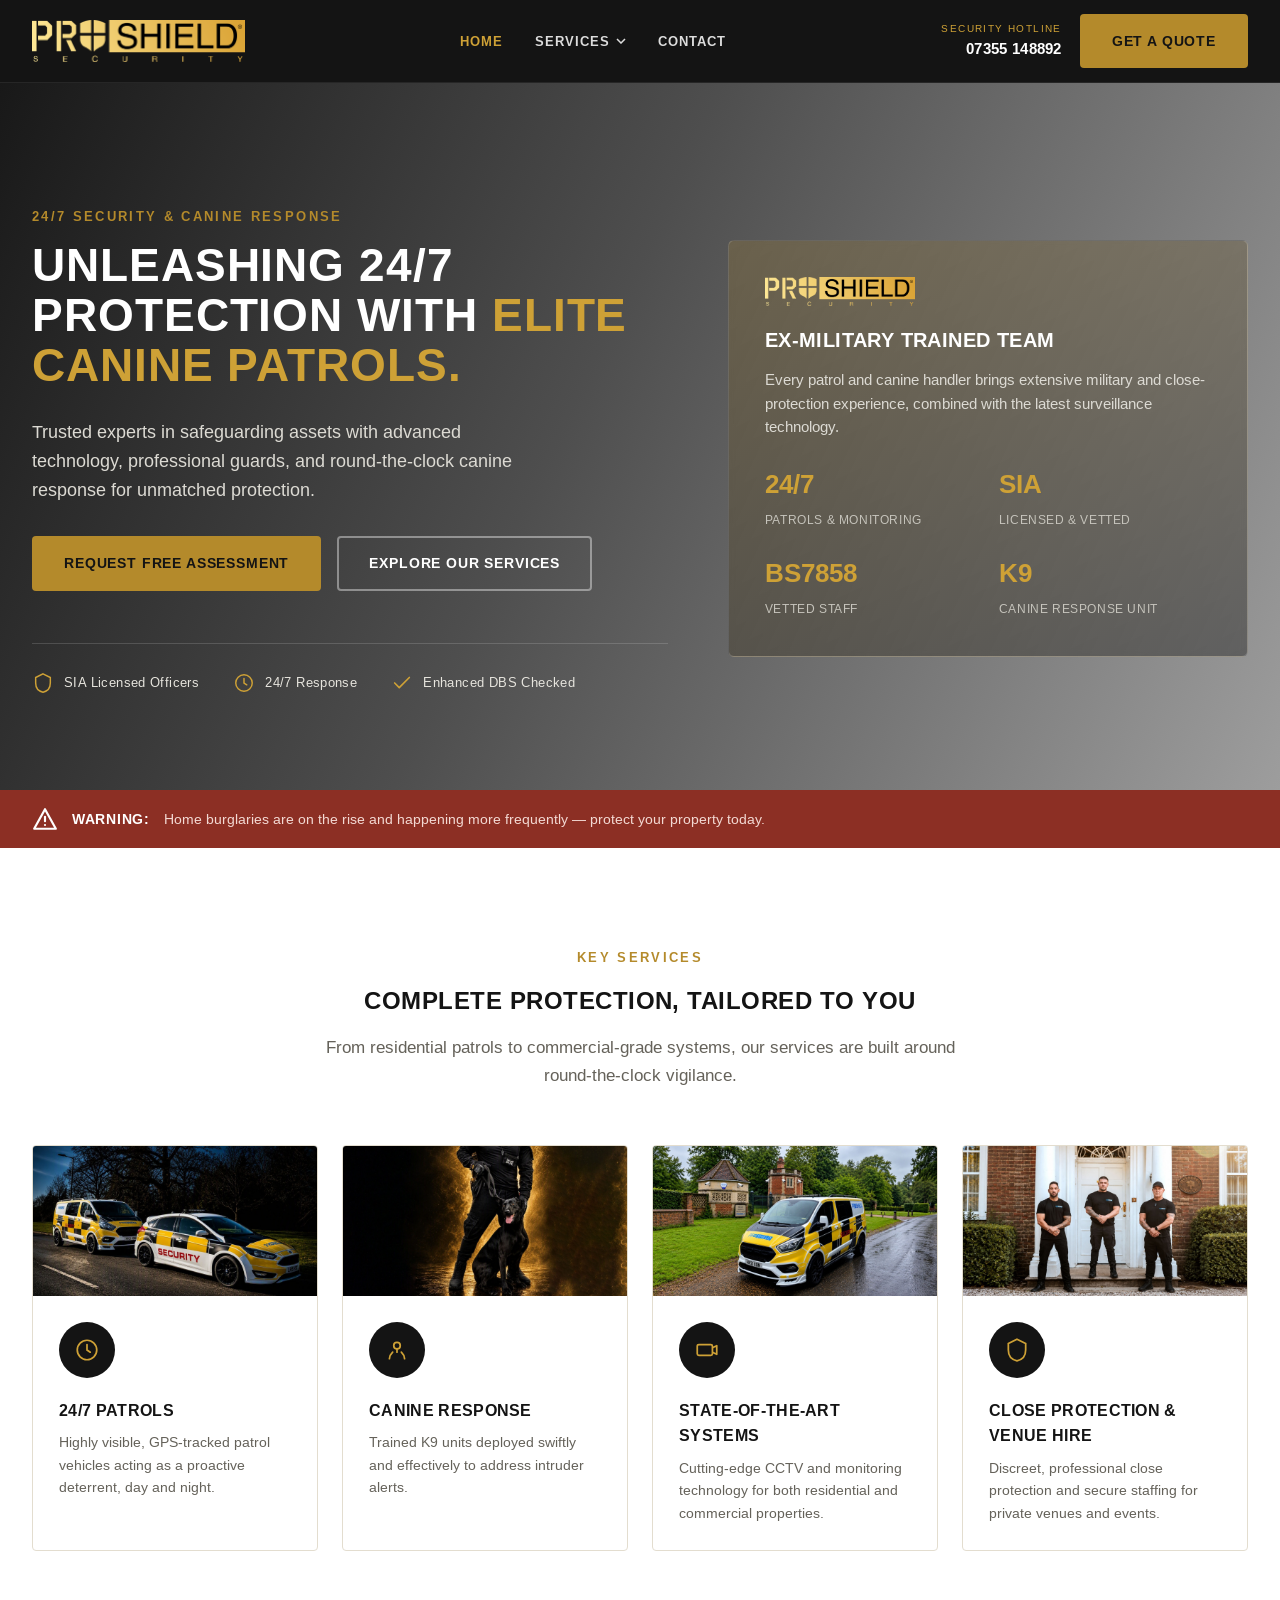
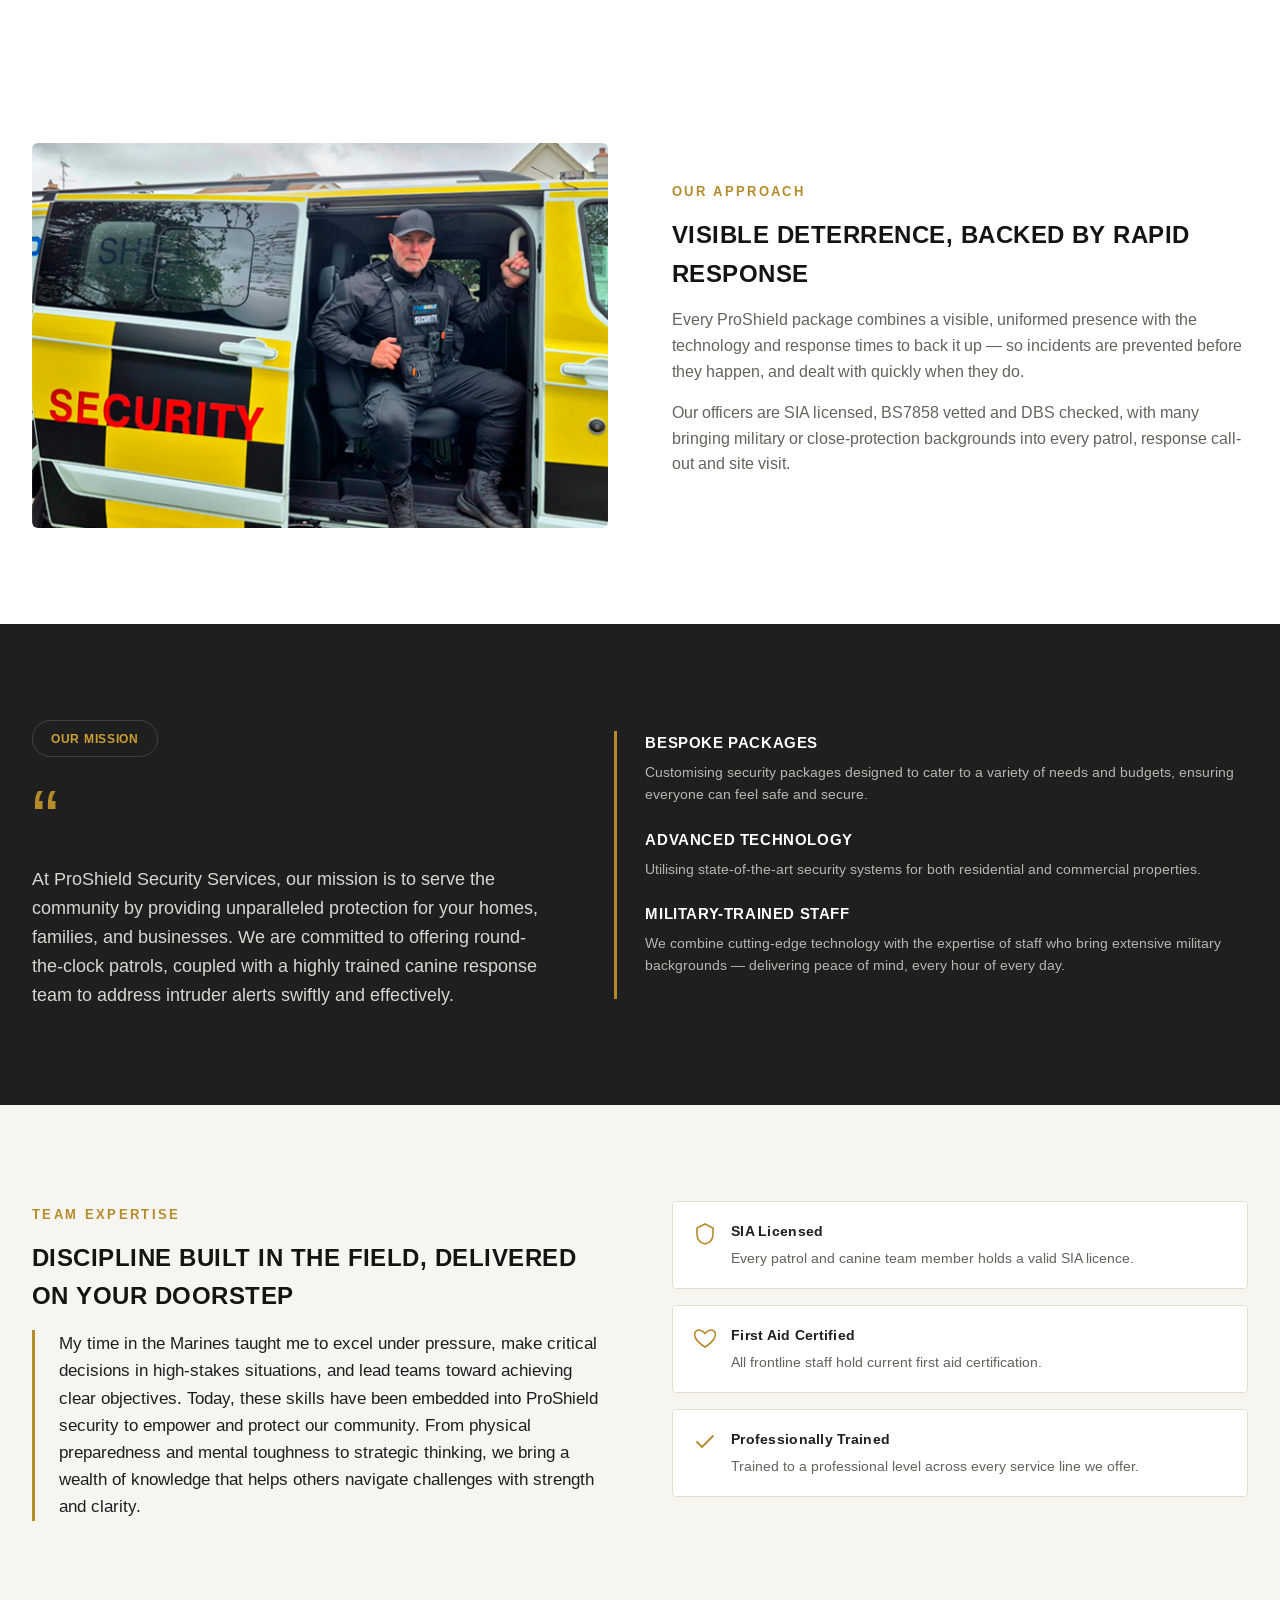
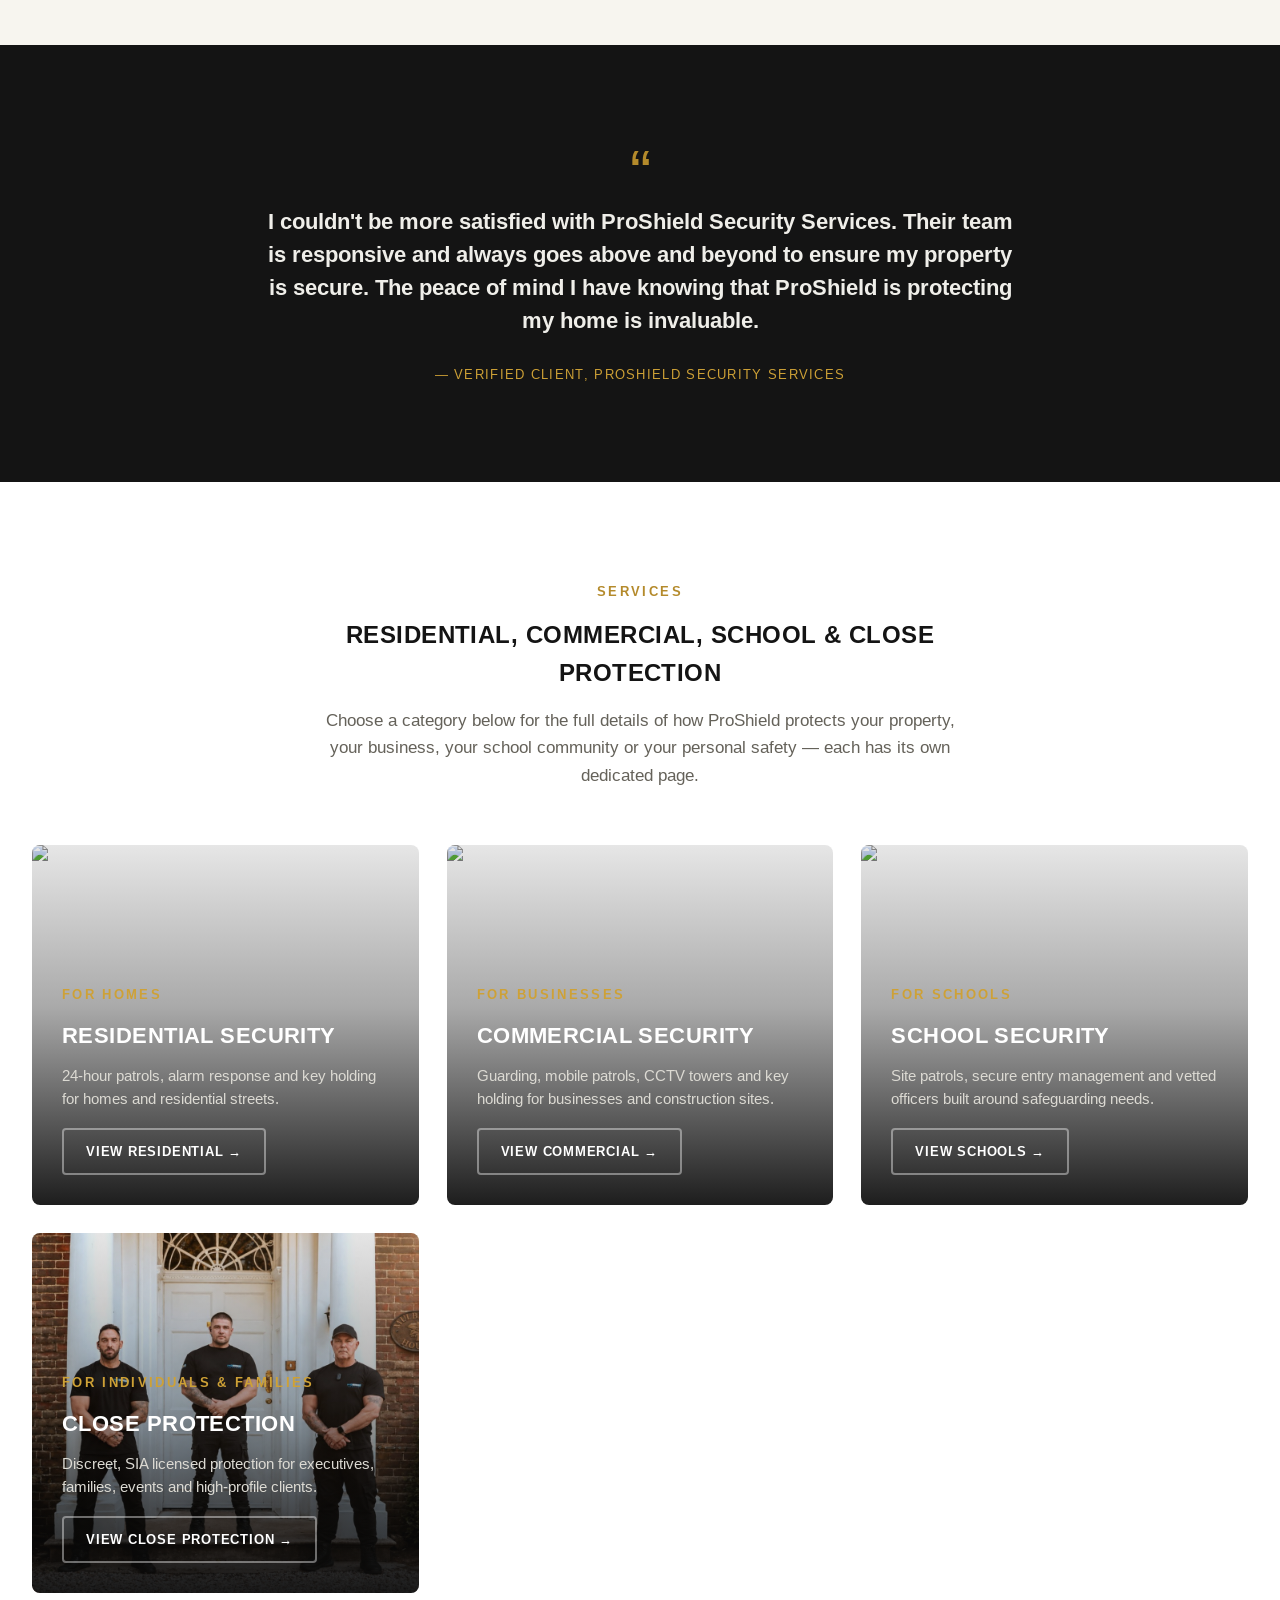
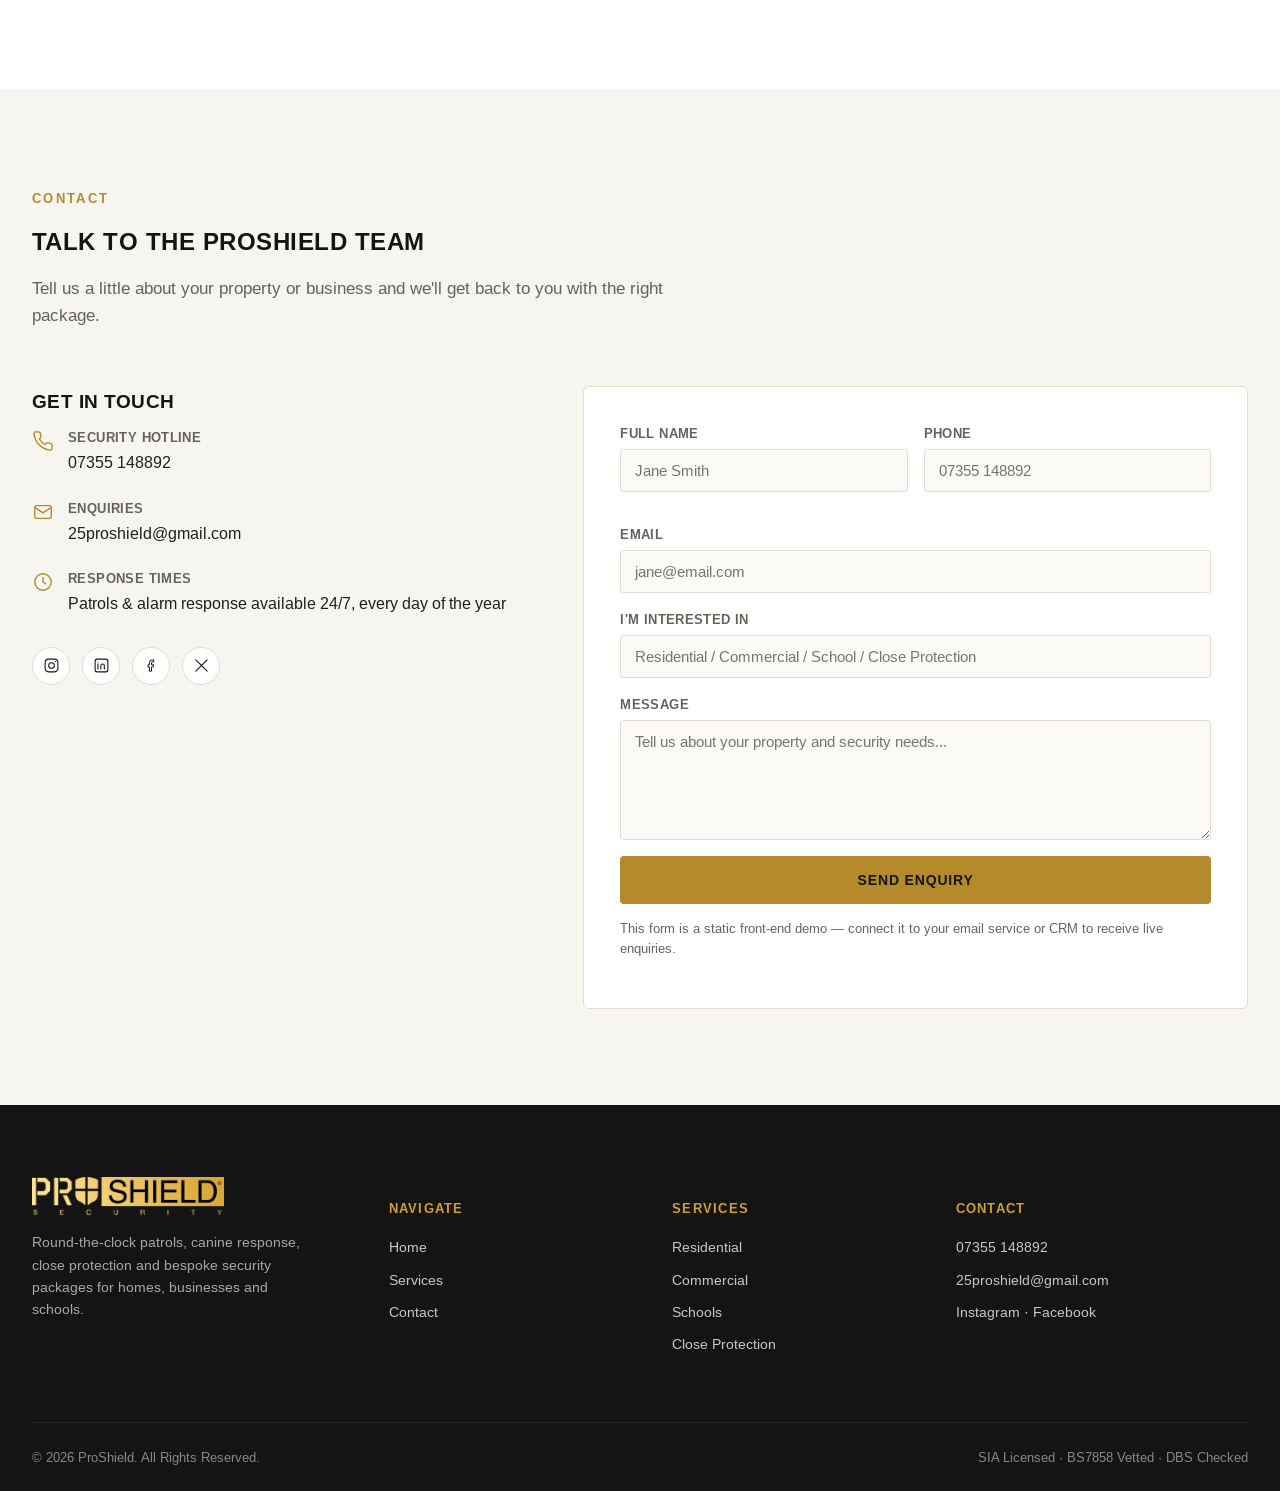
==== index.html @ d514796d "Enhance security services details in index.html Updated the title and meta description to include cl" ====
<!DOCTYPE html>
<html lang="en">
<head>
<meta charset="UTF-8">
<meta name="viewport" content="width=device-width, initial-scale=1.0">
<title>ProShield Security Services | 24/7 Residential, Commercial, School &amp; Close Protection</title>
<meta name="description" content="ProShield Security UK — 24/7 patrols, canine response and bespoke protection for homes, businesses, schools and high-profile clients, including SIA licensed close protection.">
<link rel="preconnect" href="https://fonts.googleapis.com">
<link rel="preconnect" href="https://fonts.gstatic.com" crossorigin>
<link href="https://fonts.googleapis.com/css2?family=Arimo:wght@400;500;600;700;800&amp;display=swap" rel="stylesheet">
<link rel="stylesheet" href="styles.css">
</head>
<body>

<!-- ============ HEADER ============ -->
<header>
  <div class="header-top">
    <a href="index.html#home" class="logo"><img src="assets/logo-proshield.png" alt="ProShield Security"></a>

    <nav class="mainnav" id="mainnav">
      <ul>
        <li><a href="index.html#home" class="active">Home</a></li>
        <li>
          <button type="button" aria-haspopup="true" aria-expanded="false" id="servicesToggle">Services
            <svg class="chevron" width="10" height="6" viewBox="0 0 10 6" fill="none"><path d="M1 1l4 4 4-4" stroke="currentColor" stroke-width="1.5"/></svg>
          </button>
          <div class="dropdown">
            <a href="residential.html">Residential</a>
            <a href="commercial.html">Commercial</a>
            <a href="schools.html">Schools</a>
            <a href="close-protection.html">Close Protection</a>
          </div>
        </li>
        <li><a href="index.html#contact">Contact</a></li>
      </ul>
    </nav>

    <div class="header-cta">
      <div class="hotline">
        <span>Security Hotline</span>
        <strong><a href="tel:07355148892">07355 148892</a></strong>
      </div>
      <a href="index.html#contact" class="btn btn-primary">Get a Quote</a>
      <button class="hamburger" id="hamburger" aria-label="Open menu" aria-controls="mainnav">
        <span></span><span></span><span></span>
      </button>
    </div>
  </div>
</header>

<!-- ============ HOME ============ -->
<section class="hero" id="home" style="--hero-img:url('https://cdn.shopify.com/s/files/1/0722/6356/5606/files/ps.png?v=1786732845');">
  <div class="wrap hero-grid">
    <div>
      <span class="eyebrow">24/7 Security &amp; Canine Response</span>
      <h1>Unleashing 24/7 Protection with <em>Elite Canine Patrols.</em></h1>
      <p class="lead">Trusted experts in safeguarding assets with advanced technology, professional guards, and round-the-clock canine response for unmatched protection.</p>
      <div class="hero-actions">
        <a href="#contact" class="btn btn-primary">Request Free Assessment</a>
        <a href="#services" class="btn btn-outline">Explore Our Services</a>
      </div>
      <div class="hero-trust">
        <div><svg viewBox="0 0 24 24" fill="none"><path d="M12 2l8 4v6c0 5.5-3.4 9-8 10-4.6-1-8-4.5-8-10V6l8-4z" stroke="currentColor" stroke-width="1.6"/></svg>SIA Licensed Officers</div>
        <div><svg viewBox="0 0 24 24" fill="none"><circle cx="12" cy="12" r="9" stroke="currentColor" stroke-width="1.6"/><path d="M12 7v5l3 2" stroke="currentColor" stroke-width="1.6" stroke-linecap="round"/></svg>24/7 Response</div>
        <div><svg viewBox="0 0 24 24" fill="none"><path d="M4 12l5 5L20 6" stroke="currentColor" stroke-width="1.8" stroke-linecap="round" stroke-linejoin="round"/></svg>Enhanced DBS Checked</div>
      </div>
    </div>

    <div class="hero-panel">
      <img class="mark-big" src="assets/logo-proshield.png" alt="" style="width:150px;height:auto;margin-bottom:18px;">
      <h3>Ex-Military Trained Team</h3>
      <p>Every patrol and canine handler brings extensive military and close-protection experience, combined with the latest surveillance technology.</p>
      <div class="hero-stats">
        <div><strong>24/7</strong><span>Patrols &amp; Monitoring</span></div>
        <div><strong>SIA</strong><span>Licensed &amp; Vetted</span></div>
        <div><strong>BS7858</strong><span>Vetted Staff</span></div>
        <div><strong>K9</strong><span>Canine Response Unit</span></div>
      </div>
    </div>
  </div>
</section>

<div class="alert-bar">
  <div class="wrap">
    <svg viewBox="0 0 24 24" fill="none"><path d="M12 3l10 18H2L12 3z" stroke="currentColor" stroke-width="2" stroke-linejoin="round"/><path d="M12 10v4" stroke="currentColor" stroke-width="2" stroke-linecap="round"/><circle cx="12" cy="17.5" r="1" fill="currentColor"/></svg>
    <strong>Warning:</strong>
    <span>Home burglaries are on the rise and happening more frequently &mdash; protect your property today.</span>
  </div>
</div>

<section>
  <div class="wrap">
    <div class="section-head center">
      <span class="eyebrow">Key Services</span>
      <h2>Complete protection, tailored to you</h2>
      <p>From residential patrols to commercial-grade systems, our services are built around round-the-clock vigilance.</p>
    </div>
    <div class="services-grid">
      <div class="service-card">
        <div class="thumb"><img src="assets/24-7.jpeg" alt="Patrol vehicle on a night shift" loading="lazy"></div>
        <div class="body">
          <div class="icon-circle"><svg viewBox="0 0 24 24" fill="none"><circle cx="12" cy="12" r="9" stroke="currentColor" stroke-width="1.6"/><path d="M12 7v5l3 2" stroke="currentColor" stroke-width="1.6" stroke-linecap="round"/></svg></div>
          <h4>24/7 Patrols</h4>
          <p>Highly visible, GPS-tracked patrol vehicles acting as a proactive deterrent, day and night.</p>
        </div>
      </div>
      <div class="service-card">
        <div class="thumb"><img src="assets/canine.jpeg" alt="Trained security K9 unit" loading="lazy"></div>
        <div class="body">
          <div class="icon-circle"><svg viewBox="0 0 24 24" fill="none"><path d="M5 20c0-3 2-5 3-6M19 20c0-3-2-5-3-6M9 8a3 3 0 106 0 3 3 0 00-6 0z" stroke="currentColor" stroke-width="1.6" stroke-linecap="round"/><path d="M12 11v3" stroke="currentColor" stroke-width="1.6" stroke-linecap="round"/></svg></div>
          <h4>Canine Response</h4>
          <p>Trained K9 units deployed swiftly and effectively to address intruder alerts.</p>
        </div>
      </div>
      <div class="service-card">
        <div class="thumb"><img src="assets/state of the arts.jpeg" alt="CCTV monitoring camera" loading="lazy"></div>
        <div class="body">
          <div class="icon-circle"><svg viewBox="0 0 24 24" fill="none"><rect x="3" y="7" width="14" height="10" rx="1.5" stroke="currentColor" stroke-width="1.6"/><path d="M17 10l4-2v8l-4-2" stroke="currentColor" stroke-width="1.6" stroke-linejoin="round"/></svg></div>
          <h4>State-of-the-Art Systems</h4>
          <p>Cutting-edge CCTV and monitoring technology for both residential and commercial properties.</p>
        </div>
      </div>
      <div class="service-card">
        <div class="thumb"><img src="assets/close protection.jpeg" alt="Close protection officer at a private event" loading="lazy"></div>
        <div class="body">
          <div class="icon-circle"><svg viewBox="0 0 24 24" fill="none"><path d="M12 2l8 4v6c0 5.5-3.4 9-8 10-4.6-1-8-4.5-8-10V6l8-4z" stroke="currentColor" stroke-width="1.6"/></svg></div>
          <h4>Close Protection &amp; Venue Hire</h4>
          <p>Discreet, professional close protection and secure staffing for private venues and events.</p>
        </div>
      </div>
    </div>
  </div>
</section>

<section>
  <div class="wrap imgtext">
    <div class="photo"><img src="assets/xxx.jpg" alt="ProShield officer on patrol" loading="lazy"></div>
    <div>
      <span class="eyebrow">Our Approach</span>
      <h2>Visible deterrence, backed by rapid response</h2>
      <p style="color:var(--text-muted);font-size:16px;">Every ProShield package combines a visible, uniformed presence with the technology and response times to back it up &mdash; so incidents are prevented before they happen, and dealt with quickly when they do.</p>
      <p style="color:var(--text-muted);font-size:16px;">Our officers are SIA licensed, BS7858 vetted and DBS checked, with many bringing military or close-protection backgrounds into every patrol, response call-out and site visit.</p>
    </div>
  </div>
</section>

<section class="mission">
  <div class="wrap mission-grid">
    <div>
      <span class="mission-badge">Our Mission</span>
      <div class="quote-mark">&ldquo;</div>
      <blockquote>At ProShield Security Services, our mission is to serve the community by providing unparalleled protection for your homes, families, and businesses. We are committed to offering round-the-clock patrols, coupled with a highly trained canine response team to address intruder alerts swiftly and effectively.</blockquote>
    </div>
    <div class="mission-side">
      <h4>Bespoke Packages</h4>
      <p>Customising security packages designed to cater to a variety of needs and budgets, ensuring everyone can feel safe and secure.</p>
      <h4>Advanced Technology</h4>
      <p>Utilising state-of-the-art security systems for both residential and commercial properties.</p>
      <h4>Military-Trained Staff</h4>
      <p>We combine cutting-edge technology with the expertise of staff who bring extensive military backgrounds &mdash; delivering peace of mind, every hour of every day.</p>
    </div>
  </div>
</section>

<section class="team">
  <div class="wrap team-grid">
    <div>
      <span class="eyebrow">Team Expertise</span>
      <h2>Discipline built in the field, delivered on your doorstep</h2>
      <blockquote>My time in the Marines taught me to excel under pressure, make critical decisions in high-stakes situations, and lead teams toward achieving clear objectives. Today, these skills have been embedded into ProShield security to empower and protect our community. From physical preparedness and mental toughness to strategic thinking, we bring a wealth of knowledge that helps others navigate challenges with strength and clarity.</blockquote>
    </div>
    <div class="credentials">
      <div class="cred-item">
        <svg viewBox="0 0 24 24" fill="none"><path d="M12 2l8 4v6c0 5.5-3.4 9-8 10-4.6-1-8-4.5-8-10V6l8-4z" stroke="currentColor" stroke-width="1.6"/></svg>
        <div><strong>SIA Licensed</strong><span>Every patrol and canine team member holds a valid SIA licence.</span></div>
      </div>
      <div class="cred-item">
        <svg viewBox="0 0 24 24" fill="none"><path d="M12 21s-7-4.4-9.5-9C.5 8 2 4 6 4c2.4 0 3.9 1.3 6 3.5C14.1 5.3 15.6 4 18 4c4 0 5.5 4 3.5 8-2.5 4.6-9.5 9-9.5 9z" stroke="currentColor" stroke-width="1.6"/></svg>
        <div><strong>First Aid Certified</strong><span>All frontline staff hold current first aid certification.</span></div>
      </div>
      <div class="cred-item">
        <svg viewBox="0 0 24 24" fill="none"><path d="M4 12l5 5L20 6" stroke="currentColor" stroke-width="1.8" stroke-linecap="round" stroke-linejoin="round"/></svg>
        <div><strong>Professionally Trained</strong><span>Trained to a professional level across every service line we offer.</span></div>
      </div>
    </div>
  </div>
</section>

<section class="testimonial">
  <div class="wrap">
    <div class="quote-mark">&ldquo;</div>
    <blockquote>I couldn't be more satisfied with ProShield Security Services. Their team is responsive and always goes above and beyond to ensure my property is secure. The peace of mind I have knowing that ProShield is protecting my home is invaluable.</blockquote>
    <cite>&mdash; Verified Client, ProShield Security Services</cite>
  </div>
</section>

<!-- ============ SERVICES HUB ============ -->
<section id="services">
  <div class="wrap">
    <div class="section-head center">
      <span class="eyebrow">Services</span>
      <h2>Residential, commercial, school &amp; close protection</h2>
      <p>Choose a category below for the full details of how ProShield protects your property, your business, your school community or your personal safety &mdash; each has its own dedicated page.</p>
    </div>
    <div class="hub-grid">
      <a class="hub-card" href="residential.html">
        <img src="https://proshieldsecurityservices.co.uk/wp-content/uploads/2019/10/foota.jpg" alt="Residential property at night" loading="lazy">
        <div class="hub-body">
          <span class="eyebrow">For Homes</span>
          <h3>Residential Security</h3>
          <p>24-hour patrols, alarm response and key holding for homes and residential streets.</p>
          <span class="btn btn-outline">View Residential &rarr;</span>
        </div>
      </a>
      <a class="hub-card" href="commercial.html">
        <img src="https://proshieldsecurityservices.co.uk/wp-content/uploads/2025/03/1car-1.jpg" alt="Commercial office building" loading="lazy">
        <div class="hub-body">
          <span class="eyebrow">For Businesses</span>
          <h3>Commercial Security</h3>
          <p>Guarding, mobile patrols, CCTV towers and key holding for businesses and construction sites.</p>
          <span class="btn btn-outline">View Commercial &rarr;</span>
        </div>
      </a>
      <a class="hub-card" href="schools.html">
        <img src="https://proshieldsecurityservices.co.uk/wp-content/uploads/2026/02/Sin-titulo-1_0002_FILL-BACKGROUND.jpg" alt="School campus building" loading="lazy">
        <div class="hub-body">
          <span class="eyebrow">For Schools</span>
          <h3>School Security</h3>
          <p>Site patrols, secure entry management and vetted officers built around safeguarding needs.</p>
          <span class="btn btn-outline">View Schools &rarr;</span>
        </div>
      </a>
      <a class="hub-card" href="close-protection.html">
        <img src="assets/close protection.jpeg" alt="Close protection officer at a private event" loading="lazy">
        <div class="hub-body">
          <span class="eyebrow">For Individuals &amp; Families</span>
          <h3>Close Protection</h3>
          <p>Discreet, SIA licensed protection for executives, families, events and high-profile clients.</p>
          <span class="btn btn-outline">View Close Protection &rarr;</span>
        </div>
      </a>
    </div>
  </div>
</section>

<!-- ============ CONTACT ============ -->
<section class="contact" id="contact">
  <div class="wrap">
    <div class="section-head">
      <span class="eyebrow">Contact</span>
      <h2>Talk to the ProShield team</h2>
      <p>Tell us a little about your property or business and we'll get back to you with the right package.</p>
    </div>

    <div class="contact-grid">
      <div class="contact-info">
        <h3>Get in touch</h3>
        <div class="contact-line">
          <svg viewBox="0 0 24 24" fill="none"><path d="M22 16.9v3a2 2 0 01-2.2 2 19.8 19.8 0 01-8.6-3 19.5 19.5 0 01-6-6 19.8 19.8 0 01-3-8.7A2 2 0 014.1 2h3a2 2 0 012 1.7c.1.9.3 1.8.6 2.7a2 2 0 01-.5 2.1L8 9.8a16 16 0 006 6l1.3-1.2a2 2 0 012.1-.5c.9.3 1.8.5 2.7.6a2 2 0 011.9 2.2z" stroke="currentColor" stroke-width="1.5" stroke-linejoin="round"/></svg>
          <div><strong>Security Hotline</strong><a href="tel:07355148892">07355 148892</a></div>
        </div>
        <div class="contact-line">
          <svg viewBox="0 0 24 24" fill="none"><rect x="3" y="5" width="18" height="14" rx="2" stroke="currentColor" stroke-width="1.5"/><path d="M3 7l9 6 9-6" stroke="currentColor" stroke-width="1.5" stroke-linejoin="round"/></svg>
          <div><strong>Enquiries</strong><a href="mailto: 25proshield@gmail.com"> 25proshield@gmail.com</a></div>
        </div>
        <div class="contact-line">
          <svg viewBox="0 0 24 24" fill="none"><circle cx="12" cy="12" r="9" stroke="currentColor" stroke-width="1.5"/><path d="M12 7v5l3 2" stroke="currentColor" stroke-width="1.5" stroke-linecap="round"/></svg>
          <div><strong>Response Times</strong><span>Patrols &amp; alarm response available 24/7, every day of the year</span></div>
        </div>

        <div class="social-row">
          <a href="#" aria-label="Instagram"><svg viewBox="0 0 24 24" fill="none"><rect x="3" y="3" width="18" height="18" rx="5" stroke="currentColor" stroke-width="1.5"/><circle cx="12" cy="12" r="4" stroke="currentColor" stroke-width="1.5"/><circle cx="17.5" cy="6.5" r="1" fill="currentColor"/></svg></a>
          <a href="#" aria-label="LinkedIn"><svg viewBox="0 0 24 24" fill="none"><rect x="3" y="3" width="18" height="18" rx="3" stroke="currentColor" stroke-width="1.5"/><path d="M7 10v7M7 7v.01M11 17v-4.5a2.5 2.5 0 015 0V17" stroke="currentColor" stroke-width="1.5" stroke-linecap="round"/></svg></a>
          <a href="#" aria-label="Facebook"><svg viewBox="0 0 24 24" fill="none"><path d="M15 4h-2a4 4 0 00-4 4v3H7v3h2v6h3v-6h2.5l.5-3H12V8a1 1 0 011-1h2V4z" stroke="currentColor" stroke-width="1.4" stroke-linejoin="round"/></svg></a>
          <a href="#" aria-label="Twitter / X"><svg viewBox="0 0 24 24" fill="none"><path d="M4 4l16 16M20 4L4 20" stroke="currentColor" stroke-width="1.6" stroke-linecap="round"/></svg></a>
        </div>
      </div>

      <form class="contact-form" id="contactForm">
        <div id="form-success">Thank you &mdash; your enquiry has been received. A member of the ProShield team will be in touch shortly.</div>
        <div class="form-row">
          <div class="field">
            <label for="name">Full name</label>
            <input type="text" id="name" name="name" required placeholder="Jane Smith">
          </div>
          <div class="field">
            <label for="phone">Phone</label>
            <input type="tel" id="phone" name="phone" placeholder="07355 148892">
          </div>
        </div>
        <div class="field">
          <label for="email">Email</label>
          <input type="email" id="email" name="email" required placeholder="jane@email.com">
        </div>
        <div class="field">
          <label for="service">I'm interested in</label>
          <input type="text" id="service" name="service" placeholder="Residential / Commercial / School / Close Protection">
        </div>
        <div class="field">
          <label for="message">Message</label>
          <textarea id="message" name="message" required placeholder="Tell us about your property and security needs..."></textarea>
        </div>
        <button type="submit" class="btn btn-primary" style="width:100%;justify-content:center;">Send Enquiry</button>
        <p class="form-note">This form is a static front-end demo &mdash; connect it to your email service or CRM to receive live enquiries.</p>
      </form>
    </div>
  </div>
</section>
<!-- ============ FOOTER ============ -->
<footer>
  <div class="wrap">
    <div class="footer-grid">
      <div>
        <div class="footer-logo"><img src="assets/logo-proshield.png" alt="ProShield Security"></div>
        <p class="blurb">Round-the-clock patrols, canine response, close protection and bespoke security packages for homes, businesses and schools.</p>
      </div>
      <div>
        <h5>Navigate</h5>
        <ul>
          <li><a href="index.html#home">Home</a></li>
          <li><a href="index.html#services">Services</a></li>
          <li><a href="index.html#contact">Contact</a></li>
        </ul>
      </div>
      <div>
        <h5>Services</h5>
        <ul>
          <li><a href="residential.html">Residential</a></li>
          <li><a href="commercial.html">Commercial</a></li>
          <li><a href="schools.html">Schools</a></li>
          <li><a href="close-protection.html">Close Protection</a></li>
        </ul>
      </div>
      <div>
        <h5>Contact</h5>
        <ul>
          <li><a href="tel:07355148892">07355 148892</a></li>
          <li><a href="mailto:25proshield@gmail.com">25proshield@gmail.com</a></li>
          <li class="footer-social">
  <a href="https://www.instagram.com/proshieldsecurityuk/" target="_blank" rel="noopener noreferrer">Instagram</a> &middot;
  <a href="https://facebook.com" target="_blank" rel="noopener noreferrer">Facebook</a>
</li>
        </ul>
      </div>
    </div>
    <div class="footer-bottom">
      <span>&copy; 2026 ProShield. All Rights Reserved.</span>
      <span>SIA Licensed &middot; BS7858 Vetted &middot; DBS Checked</span>
    </div>
  </div>
</footer>

<script src="main.js"></script>
</body>
</html>
---- styles.css ----
:root{
  --gold:#b48a2b;
  --gold-light:#cea136;
  --gold-pale:#f0e2c1;
  --dark:#141414;
  --dark2:#1f1f1f;
  --dark3:#242424;
  --cream:#f7f5ef;
  --white:#ffffff;
  --text:#1f1f1f;
  --text-muted:#65625a;
  --alert:#8c2f24;
  --border:#e3ddcf;
  --radius:4px;
  --maxw:1320px;
}
*{box-sizing:border-box;}
html{scroll-behavior:smooth;}
body.nav-locked{overflow:hidden;}
body{
  margin:0;
  font-family:'Arimo','Helvetica Neue',Helvetica,Arial,sans-serif;
  color:var(--text);
  background:var(--white);
  line-height:1.6;
  font-size:16px;
}
h1,h2,h3,h4{
  font-family:'Arimo','Helvetica Neue',Helvetica,Arial,sans-serif;
  text-transform:uppercase;
  letter-spacing:.02em;
  font-weight:700;
  margin:0 0 .6em;
  color:var(--dark);
}
p{margin:0 0 1em;}
a{color:inherit;text-decoration:none;}
img{max-width:100%;display:block;}
ul{margin:0;padding:0;list-style:none;}
.wrap{max-width:var(--maxw);margin:0 auto;padding:0 32px;}
.eyebrow{
  display:inline-block;
  font-size:13px;
  letter-spacing:.18em;
  text-transform:uppercase;
  color:var(--gold);
  font-weight:700;
  margin-bottom:14px;
}
.btn{
  display:inline-flex;
  align-items:center;
  gap:8px;
  padding:14px 30px;
  font-size:14px;
  letter-spacing:.06em;
  text-transform:uppercase;
  font-weight:700;
  border-radius:var(--radius);
  border:2px solid transparent;
  cursor:pointer;
  transition:all .2s ease;
}
.btn-primary{background:var(--gold);color:var(--dark);}
.btn-primary:hover{background:var(--gold-light);}
.btn-outline{border-color:rgba(255,255,255,.4);color:#fff;}
.btn-outline:hover{border-color:var(--gold);color:var(--gold);}
.btn-outline-dark{border-color:var(--dark);color:var(--dark);}
.btn-outline-dark:hover{border-color:var(--gold);color:var(--gold);background:var(--dark);}
section{padding:96px 0;}
.section-head{max-width:640px;margin-bottom:56px;}
.section-head.center{margin-left:auto;margin-right:auto;text-align:center;}
.section-head p{color:var(--text-muted);font-size:17px;}

/* ---------- HEADER ---------- */
header{
  position:sticky;top:0;z-index:200;
  background:var(--dark);
  border-bottom:1px solid rgba(255,255,255,.08);
}
.header-top{
  display:flex;align-items:center;justify-content:space-between;
  padding:14px 32px;max-width:var(--maxw);margin:0 auto;
  gap:24px;--header-h:74px;
}
.logo{display:flex;align-items:center;white-space:nowrap;flex:none;}
.logo img{height:42px;width:auto;display:block;}
nav.mainnav{display:flex;align-items:center;gap:36px;}
nav.mainnav > ul{display:flex;align-items:center;gap:32px;margin:0;padding:0;}
nav.mainnav > ul > li{position:relative;display:flex;align-items:center;}
nav.mainnav > ul > li > a, nav.mainnav > ul > li > button{
  background:none;border:none;margin:0;cursor:pointer;
  font:700 13px/1 'Arimo','Helvetica Neue',Helvetica,Arial,sans-serif;
  letter-spacing:.08em;
  text-transform:uppercase;color:#ddd;
  padding:8px 0;display:flex;align-items:center;gap:6px;
}
nav.mainnav > ul > li > a:hover, nav.mainnav > ul > li > button:hover,
nav.mainnav > ul > li > a.active{color:var(--gold-light);}
nav.mainnav .chevron{flex:none;transition:transform .2s ease;}
.dropdown{
  position:absolute;top:100%;left:50%;transform:translateX(-50%);
  background:#fff;min-width:220px;border-radius:var(--radius);
  box-shadow:0 18px 40px rgba(0,0,0,.25);
  padding:10px;opacity:0;visibility:hidden;translate:0 8px;
  transition:.18s ease;
}
nav.mainnav > ul > li:hover .dropdown{opacity:1;visibility:visible;translate:0 0;}
.dropdown a{
  display:block;padding:10px 14px;border-radius:3px;
  font-size:14px;color:var(--text);font-weight:600;
}
.dropdown a:hover{background:var(--cream);color:var(--gold);}
.dropdown a.active{color:var(--gold);}
.header-cta{display:flex;align-items:center;gap:18px;flex:none;}
.hotline{display:flex;flex-direction:column;color:#fff;text-align:right;}
.hotline span{font-size:10px;letter-spacing:.14em;color:var(--gold-light);text-transform:uppercase;}
.hotline strong{font-size:15px;letter-spacing:.02em;}
.hamburger{display:none;background:none;border:none;cursor:pointer;padding:6px;flex:none;}
.hamburger span{display:block;width:24px;height:2px;background:#fff;margin:5px 0;transition:.2s ease;}

/* ---------- HERO ---------- */
.hero{
  position:relative;overflow:hidden;
  background:
    linear-gradient(115deg, rgba(10,10,10,.94) 0%, rgba(10,10,10,.72) 45%, rgba(10,10,10,.4) 100%),
    var(--hero-img, none) center/cover no-repeat;
  color:#fff;padding:120px 0 96px;
}
.hero-grid{
  position:relative;display:grid;grid-template-columns:1.1fr .9fr;gap:60px;align-items:center;
}
.hero h1{color:#fff;font-size:clamp(32px,3.6vw,56px);line-height:1.08;max-width:660px;}
.hero h1 em{font-style:normal;color:var(--gold-light);}
.hero p.lead{color:#dcdad3;font-size:18px;max-width:520px;}
.hero-actions{display:flex;gap:16px;margin-top:32px;flex-wrap:wrap;}
.hero-trust{
  margin-top:52px;display:flex;gap:34px;flex-wrap:wrap;
  padding-top:28px;border-top:1px solid rgba(255,255,255,.15);
}
.hero-trust div{display:flex;align-items:center;gap:10px;color:#e7e5de;font-size:13px;letter-spacing:.03em;}
.hero-trust svg{width:22px;height:22px;color:var(--gold-light);flex:none;}
.hero-panel{
  position:relative;border:1px solid rgba(255,255,255,.16);
  border-radius:6px;padding:36px;
  background:linear-gradient(155deg, rgba(180,138,43,.22), rgba(0,0,0,.35));
  backdrop-filter:blur(3px);
}
.hero-panel .mark-big{width:44px;height:44px;color:var(--gold-light);margin-bottom:18px;}
.hero-panel h3{color:#fff;font-size:20px;}
.hero-panel p{color:#dcdad3;font-size:14.5px;}
.hero-stats{display:grid;grid-template-columns:1fr 1fr;gap:22px;margin-top:26px;}
.hero-stats div strong{display:block;font-size:26px;color:var(--gold-light);}
.hero-stats div span{font-size:12px;color:#c6c4bc;letter-spacing:.05em;text-transform:uppercase;}

/* ---------- PAGE HERO (subpages) ---------- */
.page-hero{
  position:relative;overflow:hidden;color:#fff;
  padding:88px 0 72px;
  background:
    linear-gradient(115deg, rgba(10,10,10,.90) 0%, rgba(10,10,10,.62) 55%, rgba(10,10,10,.3) 100%),
    var(--hero-img, none) center/cover no-repeat;
}
.page-hero .breadcrumb{font-size:13px;letter-spacing:.06em;text-transform:uppercase;color:var(--gold-light);margin-bottom:16px;display:flex;gap:8px;align-items:center;}
.page-hero .breadcrumb a{color:#cfcdc6;}
.page-hero .breadcrumb a:hover{color:var(--gold-light);}
.page-hero h1{color:#fff;font-size:clamp(30px,3.6vw,48px);max-width:760px;margin-bottom:16px;}
.page-hero p.lead{color:#dcdad3;font-size:17px;max-width:600px;}

/* ---------- ALERT BAR ---------- */
.alert-bar{background:var(--alert);color:#fff;padding:16px 0;}
.alert-bar .wrap{display:flex;align-items:center;gap:14px;}
.alert-bar svg{width:26px;height:26px;flex:none;}
.alert-bar strong{letter-spacing:.05em;font-size:14px;text-transform:uppercase;}
.alert-bar span{font-size:14px;color:#f3d9d3;}

/* ---------- SERVICES GRID (home) ---------- */
.services-grid{display:grid;grid-template-columns:repeat(4,1fr);gap:24px;}
.service-card{
  border:1px solid var(--border);border-radius:var(--radius);
  overflow:hidden;background:var(--white);
  transition:.2s ease;
}
.service-card:hover{border-color:var(--gold);box-shadow:0 16px 34px rgba(20,20,20,.07);transform:translateY(-3px);}
.service-card .thumb{height:150px;overflow:hidden;background:var(--dark);}
.service-card .thumb img{width:100%;height:100%;object-fit:cover;}
.service-card .body{padding:26px;}
.icon-circle{
  width:56px;height:56px;border-radius:50%;
  background:var(--dark);display:flex;align-items:center;justify-content:center;
  margin-bottom:20px;
}
.icon-circle svg{width:26px;height:26px;color:var(--gold-light);}
.service-card h4{font-size:16px;margin-bottom:8px;}
.service-card p{font-size:14px;color:var(--text-muted);margin:0;}

/* ---------- IMAGE + TEXT BLOCK ---------- */
.imgtext{display:grid;grid-template-columns:1fr 1fr;gap:64px;align-items:center;}
.imgtext .photo{border-radius:6px;overflow:hidden;position:relative;}
.imgtext .photo img{width:100%;height:100%;object-fit:cover;min-height:340px;}
.imgtext.reverse .photo{order:2;}

/* ---------- MISSION (dark) ---------- */
.mission{background:var(--dark2);color:#eae8e2;}
.mission-grid{display:grid;grid-template-columns:.9fr 1.1fr;gap:64px;align-items:center;}
.mission .quote-mark{font-size:80px;color:var(--gold);line-height:1;margin-bottom:6px;}
.mission blockquote{margin:0;font-size:18px;color:#d8d6cf;font-style:normal;}
.mission-badge{
  display:inline-flex;align-items:center;gap:10px;
  border:1px solid rgba(255,255,255,.15);border-radius:40px;
  padding:8px 18px;font-size:12px;letter-spacing:.06em;color:var(--gold-light);
  text-transform:uppercase;margin-bottom:22px;font-weight:700;
}
.mission-side{border-left:3px solid var(--gold);padding-left:28px;}
.mission-side h4{color:#fff;font-size:15px;letter-spacing:.04em;margin-bottom:6px;}
.mission-side p{font-size:14px;color:#b7b5ad;margin-bottom:22px;}

/* ---------- TEAM / CREDENTIALS ---------- */
.team{background:var(--cream);}
.team-grid{display:grid;grid-template-columns:1fr 1fr;gap:64px;align-items:start;}
.team blockquote{font-size:17px;color:var(--text);border-left:3px solid var(--gold);padding-left:24px;margin:0 0 28px;}
.credentials{display:flex;flex-direction:column;gap:16px;}
.cred-item{display:flex;gap:14px;align-items:flex-start;background:#fff;border:1px solid var(--border);padding:18px 20px;border-radius:var(--radius);}
.cred-item svg{width:24px;height:24px;color:var(--gold);flex:none;margin-top:2px;}
.cred-item strong{display:block;font-size:14px;letter-spacing:.02em;margin-bottom:2px;}
.cred-item span{font-size:13.5px;color:var(--text-muted);}

/* ---------- TESTIMONIAL ---------- */
.testimonial{background:var(--dark);color:#fff;text-align:center;}
.testimonial .quote-mark{font-size:64px;color:var(--gold);line-height:1;}
.testimonial blockquote{
  max-width:760px;margin:0 auto 24px;font-size:22px;line-height:1.5;color:#efeee9;
  font-weight:600;text-transform:none;letter-spacing:0;
}
.testimonial cite{font-style:normal;font-size:13px;letter-spacing:.1em;text-transform:uppercase;color:var(--gold-light);}

/* ---------- SERVICE HUB CARDS (home -> subpages) ---------- */
.hub-grid{display:grid;grid-template-columns:repeat(3,1fr);gap:28px;}
.hub-card{
  position:relative;border-radius:8px;overflow:hidden;min-height:360px;
  display:flex;flex-direction:column;justify-content:flex-end;
  color:#fff;
}
.hub-card img{position:absolute;inset:0;width:100%;height:100%;object-fit:cover;z-index:0;}
.hub-card::before{
  content:"";position:absolute;inset:0;z-index:1;
  background:linear-gradient(0deg, rgba(10,10,10,.92) 0%, rgba(10,10,10,.35) 55%, rgba(10,10,10,.1) 100%);
}
.hub-card .hub-body{position:relative;z-index:2;padding:30px;}
.hub-card .eyebrow{color:var(--gold-light);}
.hub-card h3{color:#fff;font-size:22px;margin-bottom:10px;}
.hub-card p{color:#dcdad3;font-size:14.5px;margin-bottom:18px;}
.hub-card .btn{padding:11px 22px;font-size:13px;}
.hub-card:hover img{transform:scale(1.05);}
.hub-card img{transition:transform .4s ease;}

/* ---------- SERVICE DETAIL (subpages) ---------- */
.service-detail-grid{display:grid;grid-template-columns:repeat(2,1fr);gap:22px;}
.detail-card{border:1px solid var(--border);border-radius:var(--radius);padding:28px;}
.detail-card .icon-circle{width:46px;height:46px;background:var(--cream);margin-bottom:16px;}
.detail-card .icon-circle svg{color:var(--gold);width:22px;height:22px;}
.detail-card h4{font-size:15.5px;margin-bottom:8px;}
.detail-card p{font-size:14px;color:var(--text-muted);margin:0;}

.gallery-strip{display:grid;grid-template-columns:repeat(3,1fr);gap:20px;}
.gallery-strip .photo{border-radius:6px;overflow:hidden;height:220px;}
.gallery-strip .photo img{width:100%;height:100%;object-fit:cover;}

.cta-band{background:var(--dark);color:#fff;text-align:center;}
.cta-band h2{color:#fff;}
.cta-band p{color:#cfcdc6;max-width:560px;margin:0 auto 30px;}
.cta-band .hero-actions{justify-content:center;}

/* ---------- CONTACT ---------- */
.contact{background:var(--cream);}
.contact-grid{display:grid;grid-template-columns:.85fr 1.15fr;gap:60px;}
.contact-info h3{font-size:19px;}
.contact-line{display:flex;gap:14px;align-items:flex-start;margin-bottom:22px;}
.contact-line svg{width:22px;height:22px;color:var(--gold);flex:none;margin-top:3px;}
.contact-line strong{display:block;font-size:13px;letter-spacing:.03em;text-transform:uppercase;color:var(--text-muted);margin-bottom:2px;}
.contact-line a, .contact-line span{font-size:15.5px;color:var(--text);}
.social-row{display:flex;gap:12px;margin-top:30px;}
.social-row a{
  width:38px;height:38px;border-radius:50%;border:1px solid var(--border);
  display:flex;align-items:center;justify-content:center;background:#fff;
}
.social-row a svg{width:17px;height:17px;color:var(--dark);}
.social-row a:hover{background:var(--dark);}
.social-row a:hover svg{color:var(--gold-light);}
form.contact-form{background:#fff;border:1px solid var(--border);border-radius:6px;padding:36px;}
.form-row{display:grid;grid-template-columns:1fr 1fr;gap:16px;margin-bottom:16px;}
.field{display:flex;flex-direction:column;gap:6px;margin-bottom:16px;}
.field label{font-size:12.5px;letter-spacing:.03em;text-transform:uppercase;color:var(--text-muted);font-weight:700;}
.field input, .field textarea{
  border:1px solid var(--border);border-radius:3px;padding:12px 14px;font-family:inherit;
  font-size:14.5px;color:var(--text);background:#fbfaf7;
}
.field input:focus, .field textarea:focus{outline:2px solid var(--gold);outline-offset:1px;background:#fff;}
.field textarea{resize:vertical;min-height:120px;}
.form-note{font-size:13px;color:var(--text-muted);margin-top:14px;}
#form-success{display:none;background:#eef7ee;border:1px solid #bfe3bf;color:#245b24;padding:14px 16px;border-radius:4px;font-size:14px;margin-bottom:18px;}
#form-success.show{display:block;}

/* ---------- FOOTER ---------- */
footer{background:var(--dark);color:#c9c7c0;padding:72px 0 0;}
.footer-grid{display:grid;grid-template-columns:1.3fr 1fr 1fr 1.2fr;gap:40px;padding-bottom:56px;border-bottom:1px solid rgba(255,255,255,.08);}
.footer-grid h5{color:var(--gold-light);font-size:12.5px;letter-spacing:.1em;text-transform:uppercase;margin-bottom:18px;}
.footer-grid li{margin-bottom:10px;font-size:14px;}
.footer-grid a:hover{color:var(--gold-light);}
.footer-bottom{display:flex;justify-content:space-between;align-items:center;padding:24px 0;font-size:12.5px;color:#8a887f;flex-wrap:wrap;gap:10px;}
.footer-logo{margin-bottom:16px;}
.footer-logo img{height:38px;width:auto;}
footer p.blurb{font-size:14px;color:#a9a7a0;max-width:280px;}

/* ---------- RESPONSIVE ---------- */
@media (min-width:1601px){
  :root{--maxw:1480px;}
  body{font-size:17px;}
  .hero{padding:150px 0 120px;}
  .hero h1{font-size:clamp(44px,3.4vw,64px);}
  section{padding:112px 0;}
}
@media (max-width:980px){
  .header-top{padding:12px 20px;--header-h:62px;}
  .logo img{height:34px;}
  .header-cta .btn-primary{display:none;}
  .hotline{display:none;}
  .hamburger{display:block;}

  nav.mainnav > ul{display:none;}
  nav.mainnav.open > ul{
    display:flex;flex-direction:column;gap:0;width:100%;
  }
  nav.mainnav.open{
    display:block;
    position:fixed;top:var(--header-h);left:0;right:0;bottom:0;
    background:#fff;z-index:300;overflow-y:auto;
    box-shadow:0 20px 40px rgba(0,0,0,.2);
    padding-top:16vh;
  }
  nav.mainnav.open > ul > li{
    display:block;width:100%;border-bottom:none;position:static;
  }
  nav.mainnav.open > ul > li > a,
  nav.mainnav.open > ul > li > button{
    width:calc(100% - 100px);margin:0 auto;
    justify-content:center;text-align:center;
    padding:20px 0;font-size:19px;letter-spacing:0;
    text-transform:none;color:var(--dark);font-weight:700;
    border-bottom:1px solid var(--border);
  }
  nav.mainnav.open > ul > li > a:hover,
  nav.mainnav.open > ul > li > button:hover{color:var(--gold);}
  nav.mainnav.open .chevron{width:12px;height:8px;}
  nav.mainnav.open li.subopen > button .chevron{transform:rotate(180deg);}
  nav.mainnav.open .dropdown{
    position:static;transform:none;opacity:1;visibility:visible;translate:0;
    box-shadow:none;border-radius:0;padding:0;background:var(--cream);
    max-height:0;overflow:hidden;transition:max-height .25s ease;
  }
  nav.mainnav.open li.subopen .dropdown{max-height:260px;}
  nav.mainnav.open .dropdown a{
    display:block;width:calc(100% - 100px);margin:0 auto;
    text-align:center;padding:14px 0;font-size:15px;font-weight:600;
    border-bottom:1px solid var(--border);border-radius:0;color:var(--text-muted);
  }
  nav.mainnav.open .dropdown a:last-child{border-bottom:none;}

  .hero-grid{grid-template-columns:1fr;}
  .hero-panel{order:-1;}
  .services-grid{grid-template-columns:repeat(2,1fr);}
  .mission-grid, .team-grid, .contact-grid, .imgtext{grid-template-columns:1fr;}
  .imgtext .photo{order:-1;}
  .service-detail-grid{grid-template-columns:1fr;}
  .hub-grid{grid-template-columns:1fr;}
  .gallery-strip{grid-template-columns:1fr 1fr;}
  .footer-grid{grid-template-columns:1fr 1fr;}
}
@media (max-width:560px){
  section{padding:64px 0;}
  .header-top{padding:10px 16px;}
  .logo img{height:30px;}
  .services-grid{grid-template-columns:1fr;}
  .form-row{grid-template-columns:1fr;}
  .footer-grid{grid-template-columns:1fr;}
  .hero-trust{gap:20px;}
  .gallery-strip{grid-template-columns:1fr;}
}
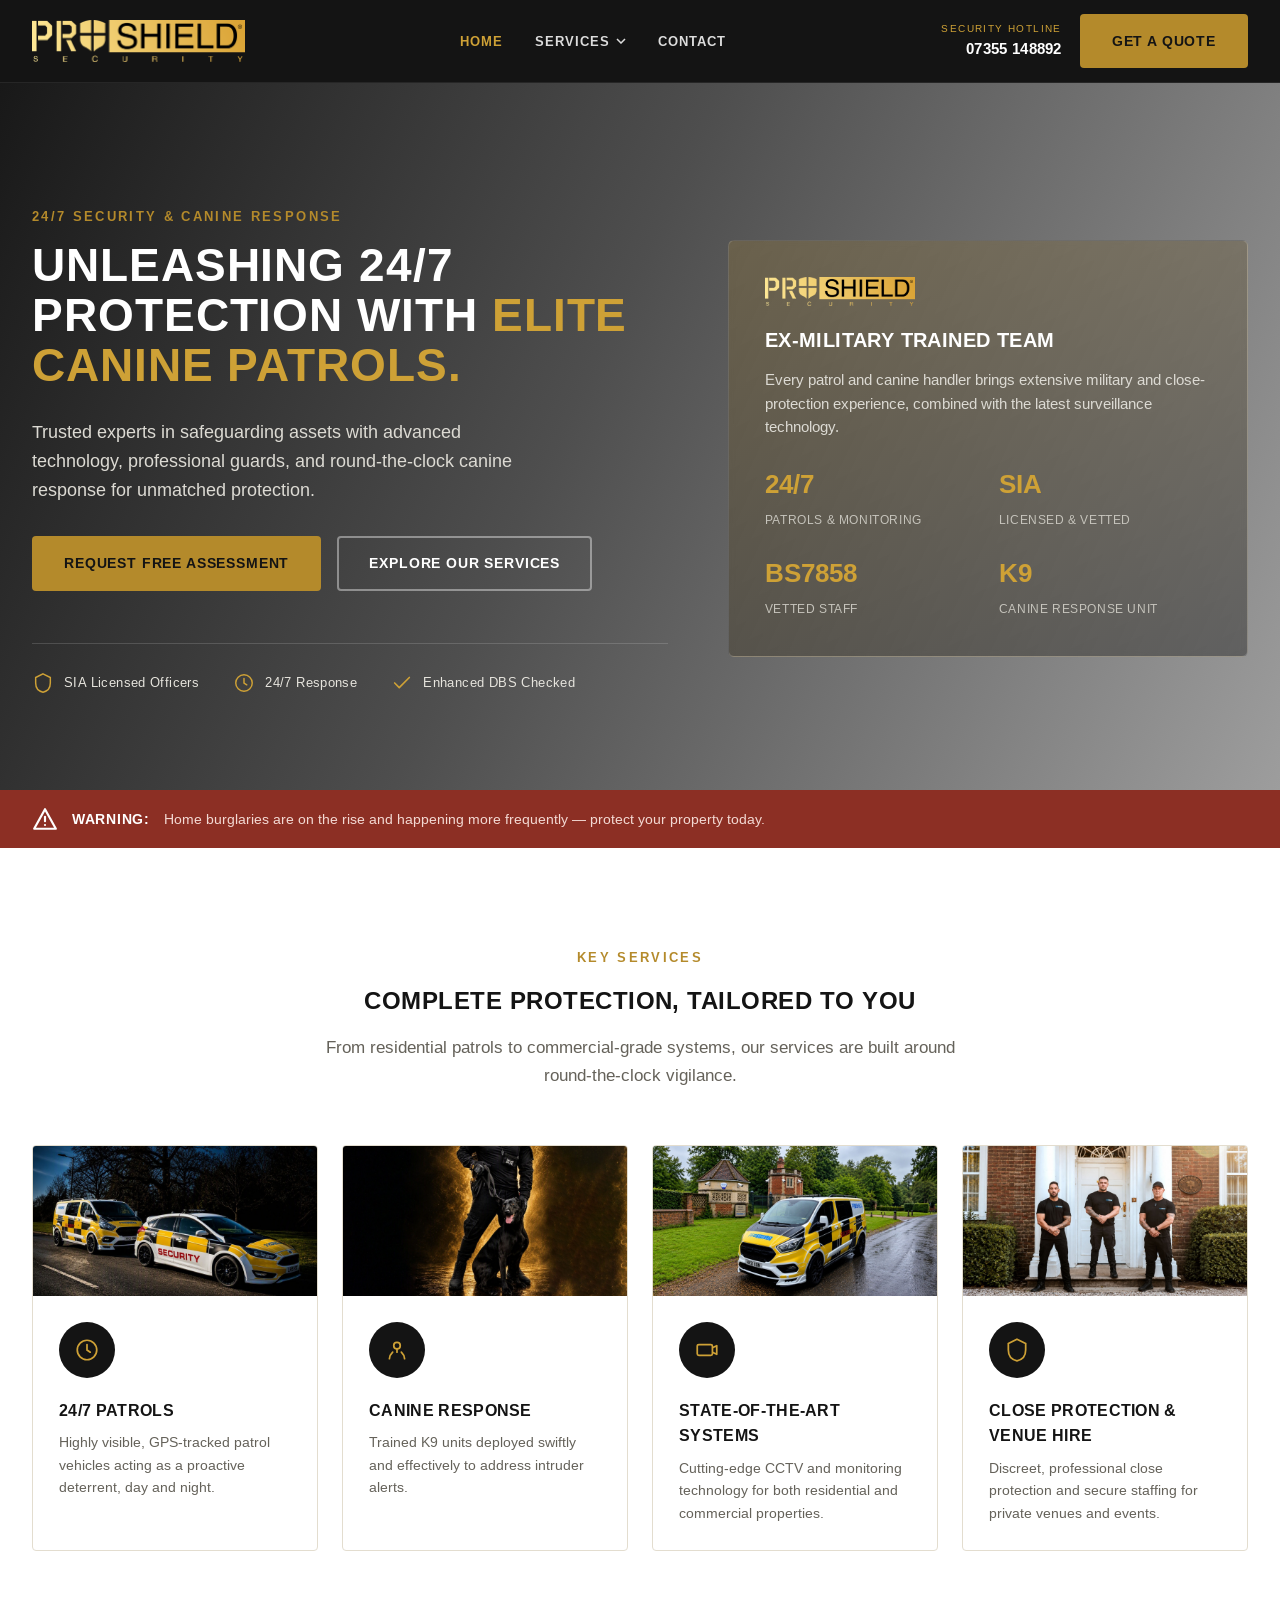
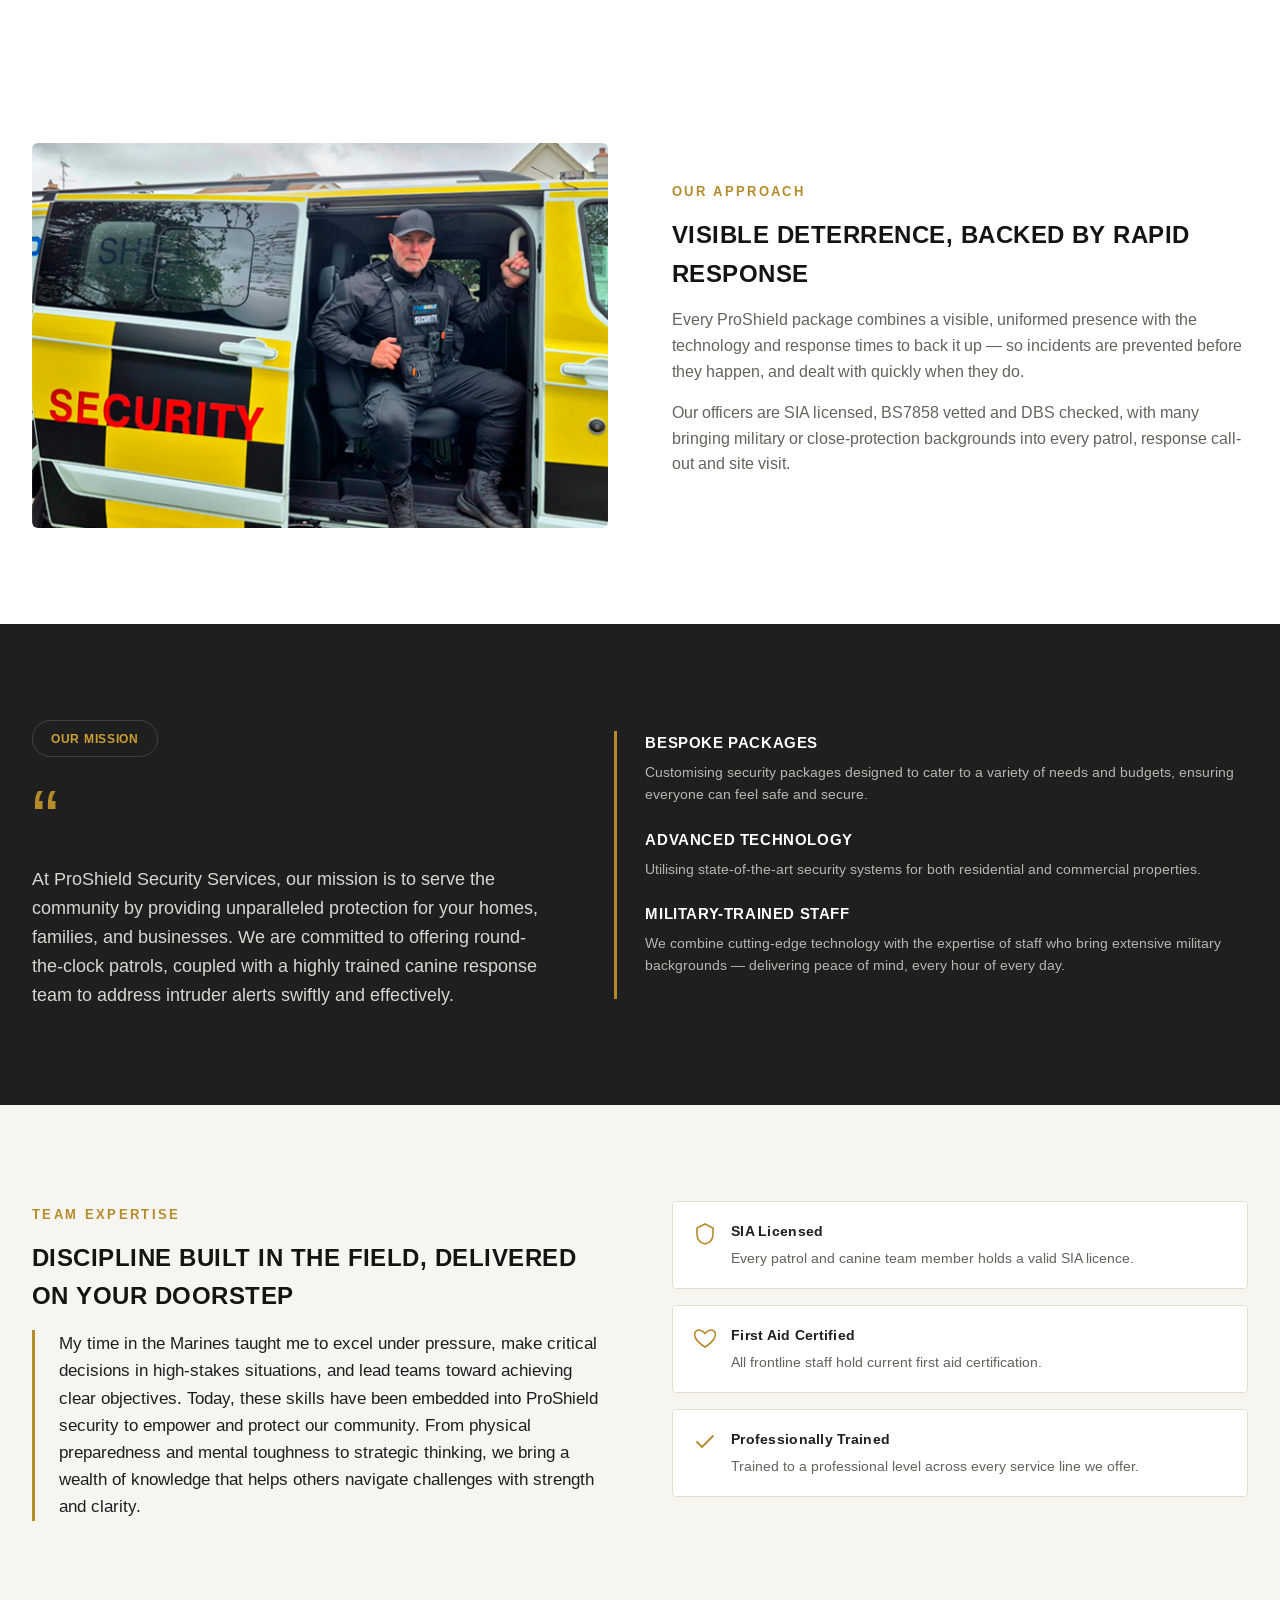
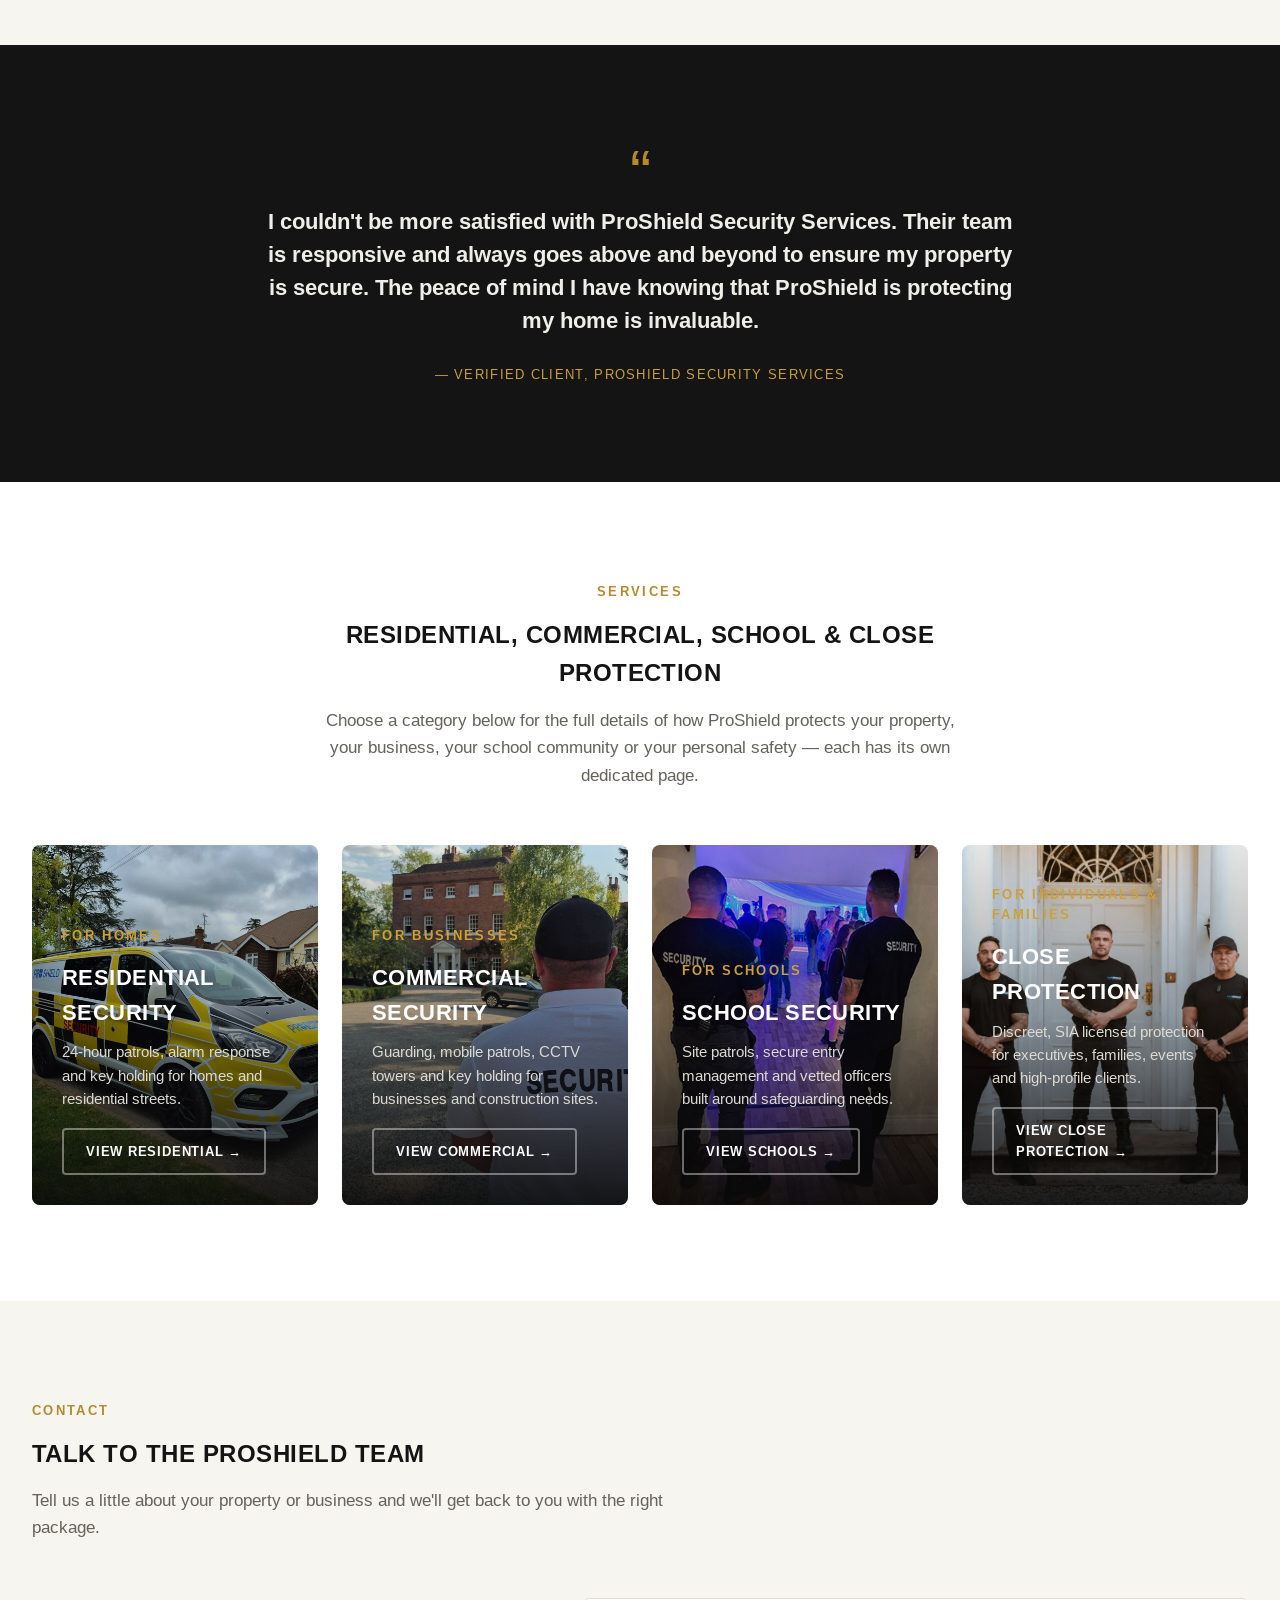
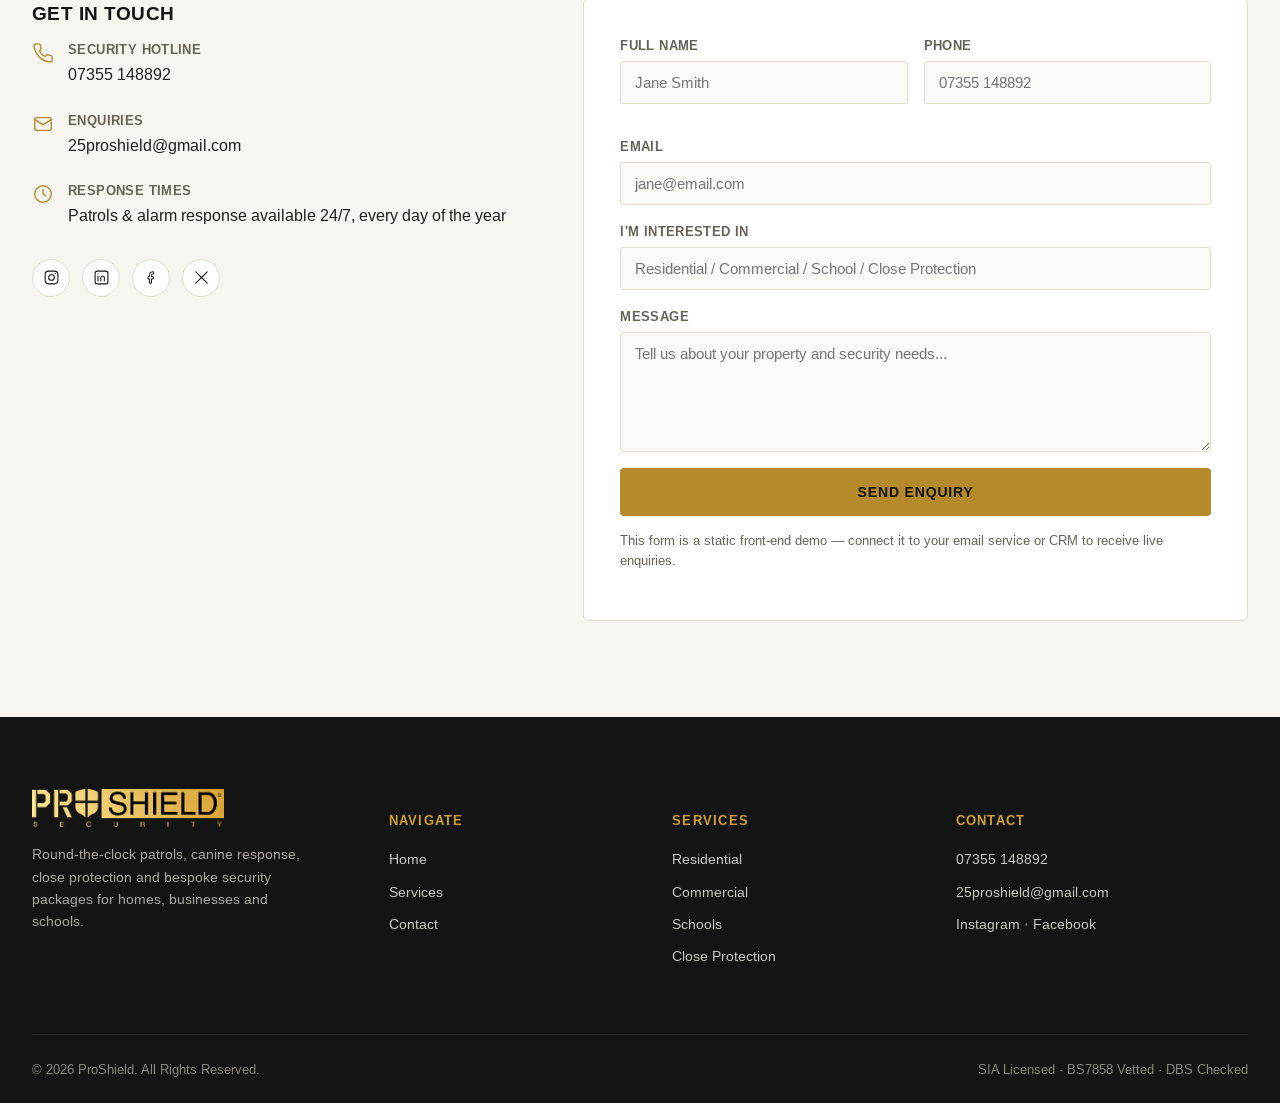
==== commit 0b8dc382: "Update index.html" ====
--- a/index.html
+++ b/index.html
@@ -204,7 +204,7 @@
     </div>
     <div class="hub-grid">
       <a class="hub-card" href="residential.html">
-        <img src="https://proshieldsecurityservices.co.uk/wp-content/uploads/2019/10/foota.jpg" alt="Residential property at night" loading="lazy">
+        <img src="assets/homesecurity.jpg" alt="Residential property at night" loading="lazy">
         <div class="hub-body">
           <span class="eyebrow">For Homes</span>
           <h3>Residential Security</h3>
@@ -213,7 +213,7 @@
         </div>
       </a>
       <a class="hub-card" href="commercial.html">
-        <img src="https://proshieldsecurityservices.co.uk/wp-content/uploads/2025/03/1car-1.jpg" alt="Commercial office building" loading="lazy">
+        <img src="assets/sec-school.webp" alt="Commercial office building" loading="lazy">
         <div class="hub-body">
           <span class="eyebrow">For Businesses</span>
           <h3>Commercial Security</h3>
@@ -222,7 +222,7 @@
         </div>
       </a>
       <a class="hub-card" href="schools.html">
-        <img src="https://proshieldsecurityservices.co.uk/wp-content/uploads/2026/02/Sin-titulo-1_0002_FILL-BACKGROUND.jpg" alt="School campus building" loading="lazy">
+        <img src="assets/xx_0002_com-1.jpg" alt="School campus building" loading="lazy">
         <div class="hub-body">
           <span class="eyebrow">For Schools</span>
           <h3>School Security</h3>
--- a/styles.css
+++ b/styles.css
@@ -235,7 +235,7 @@
 .testimonial cite{font-style:normal;font-size:13px;letter-spacing:.1em;text-transform:uppercase;color:var(--gold-light);}
 
 /* ---------- SERVICE HUB CARDS (home -> subpages) ---------- */
-.hub-grid{display:grid;grid-template-columns:repeat(3,1fr);gap:28px;}
+.hub-grid{display:grid;grid-template-columns:repeat(4,1fr);gap:24px;}
 .hub-card{
   position:relative;border-radius:8px;overflow:hidden;min-height:360px;
   display:flex;flex-direction:column;justify-content:flex-end;
@@ -320,6 +320,9 @@
   .hero h1{font-size:clamp(44px,3.4vw,64px);}
   section{padding:112px 0;}
 }
+@media (max-width:1200px){
+  .hub-grid{grid-template-columns:repeat(2,1fr);}
+}
 @media (max-width:980px){
   .header-top{padding:12px 20px;--header-h:62px;}
   .logo img{height:34px;}
@@ -386,3 +389,32 @@
   .hero-trust{gap:20px;}
   .gallery-strip{grid-template-columns:1fr;}
 }
+
+/* ---------- CLOSE PROTECTION ---------- */
+.cp-checklist{display:grid;grid-template-columns:repeat(2,1fr);gap:16px 24px;max-width:960px;margin:0 auto;}
+.cp-checklist li{
+  display:flex;align-items:center;gap:14px;
+  background:var(--white);border:1px solid var(--border);border-radius:var(--radius);
+  padding:18px 22px;font-size:15px;font-weight:700;letter-spacing:.01em;
+  transition:.2s ease;
+}
+.cp-checklist li:hover{border-color:var(--gold);box-shadow:0 12px 28px rgba(20,20,20,.06);}
+.cp-checklist svg{width:22px;height:22px;color:var(--gold);flex:none;}
+
+.cp-dark{background:var(--dark2);color:#eae8e2;}
+.cp-dark h2{color:#fff;}
+.cp-approach{max-width:820px;margin:0 auto;text-align:center;}
+.cp-approach p{color:#d8d6cf;font-size:17px;line-height:1.75;}
+.cp-approach p:last-child{margin:0;color:#fff;font-weight:700;}
+
+.cp-industries{display:flex;flex-wrap:wrap;justify-content:center;gap:12px;max-width:960px;margin:0 auto;}
+.cp-industries span{
+  display:inline-block;padding:12px 22px;border:1px solid var(--border);border-radius:40px;
+  background:var(--cream);font-size:13.5px;font-weight:700;letter-spacing:.04em;text-transform:uppercase;
+  transition:.2s ease;
+}
+.cp-industries span:hover{border-color:var(--gold);color:var(--gold);}
+
+@media (max-width:760px){
+  .cp-checklist{grid-template-columns:1fr;}
+}
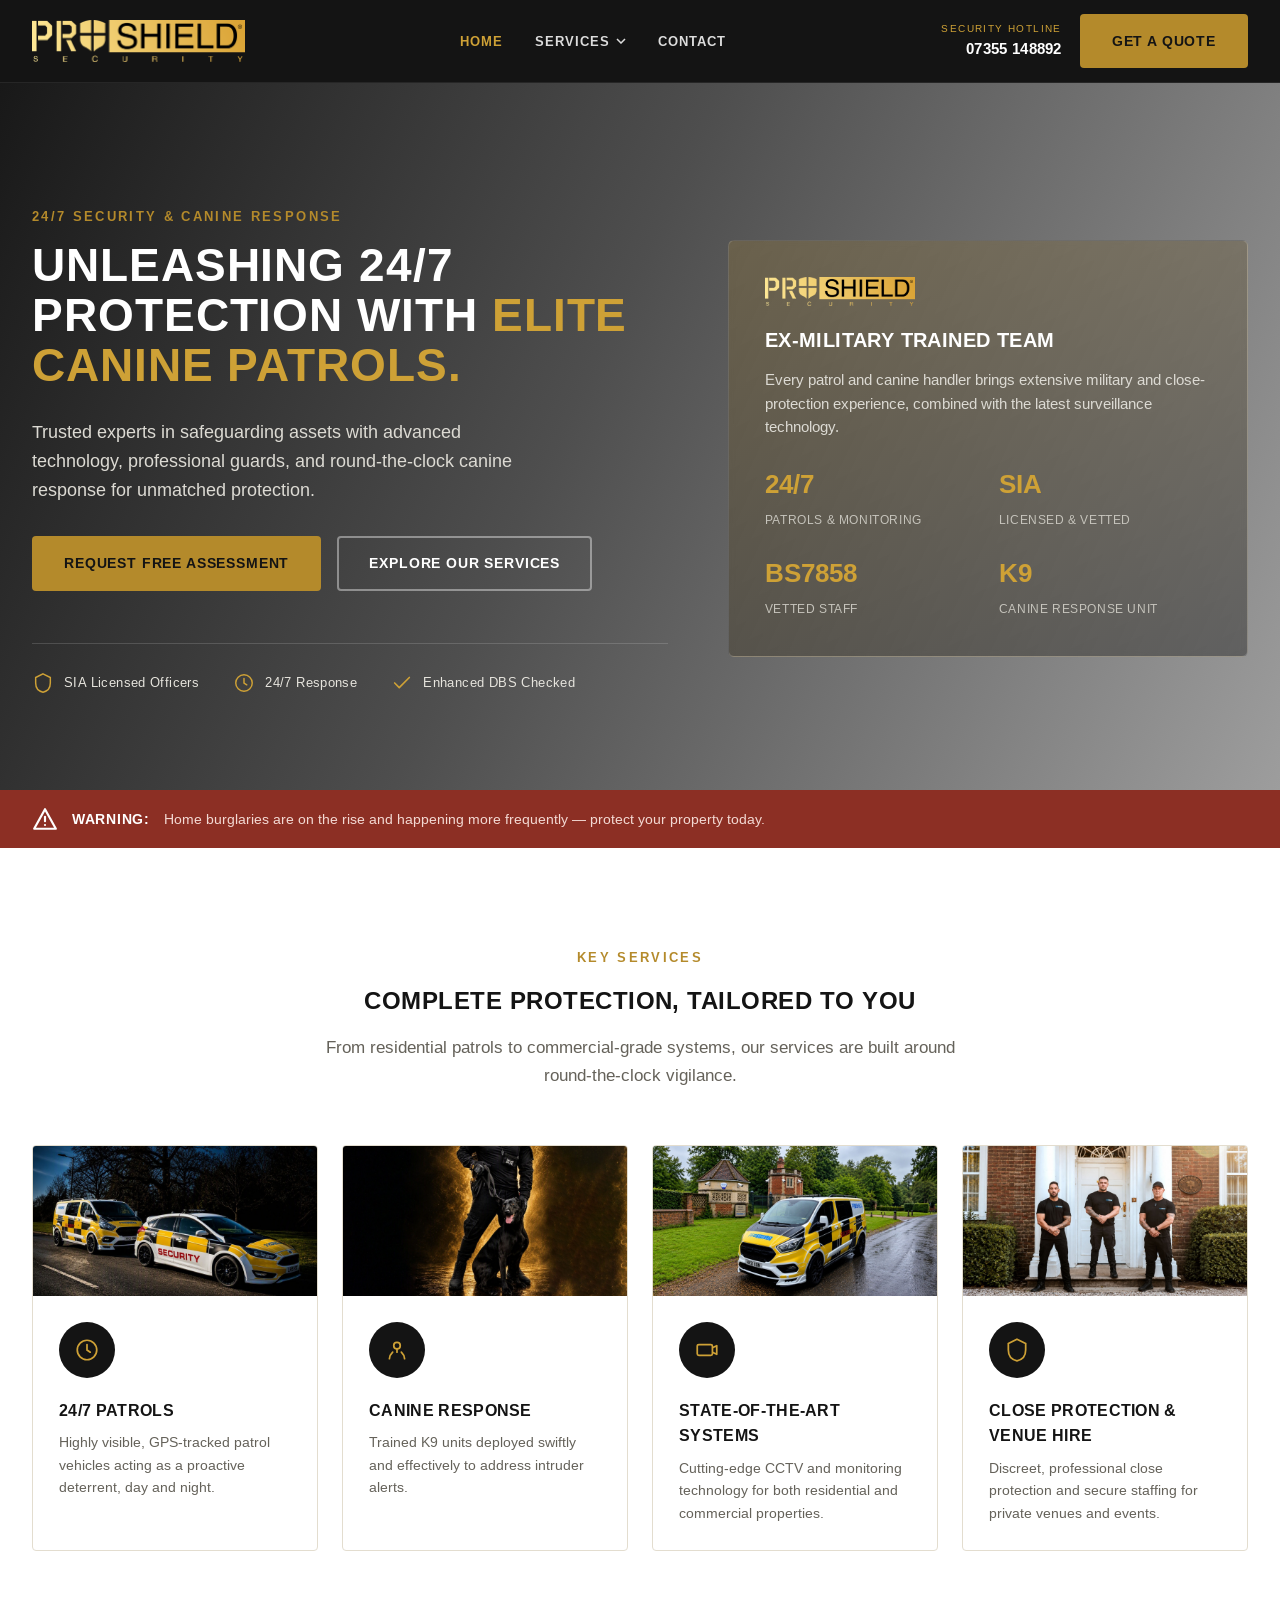
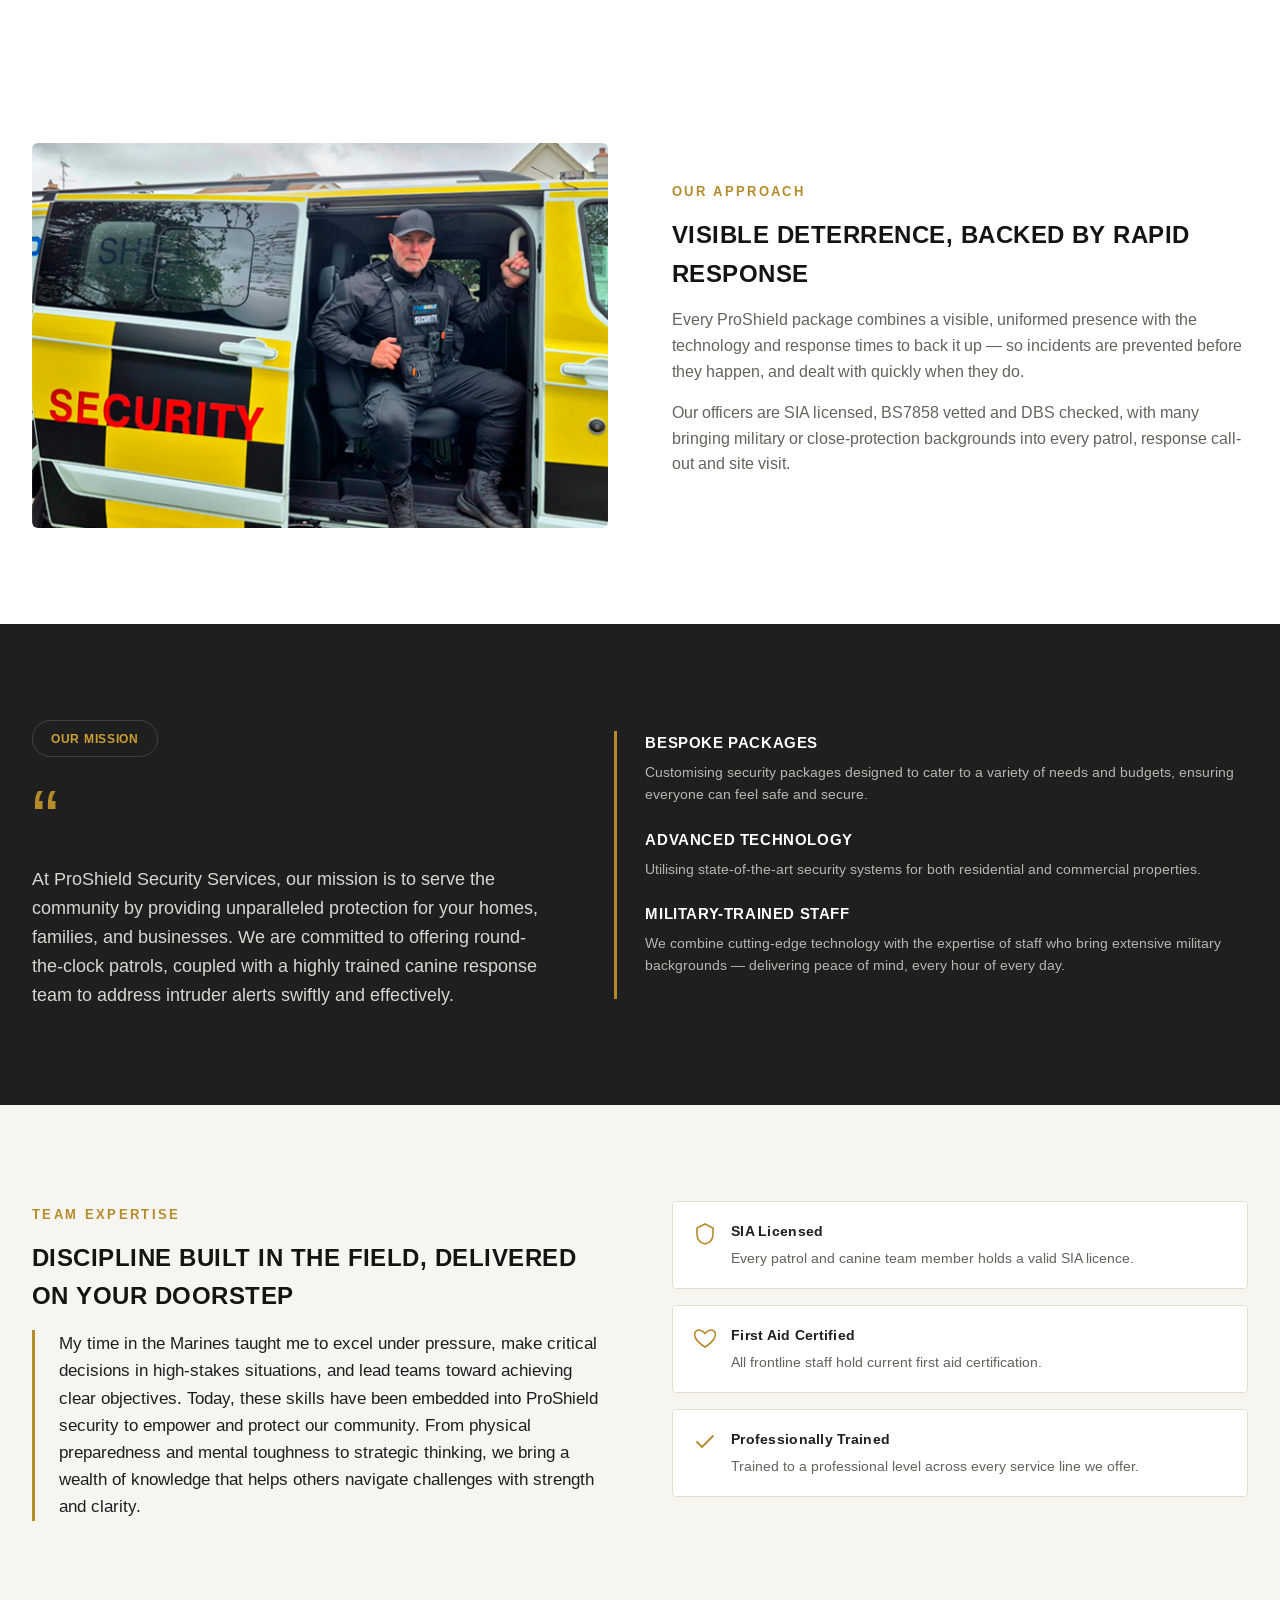
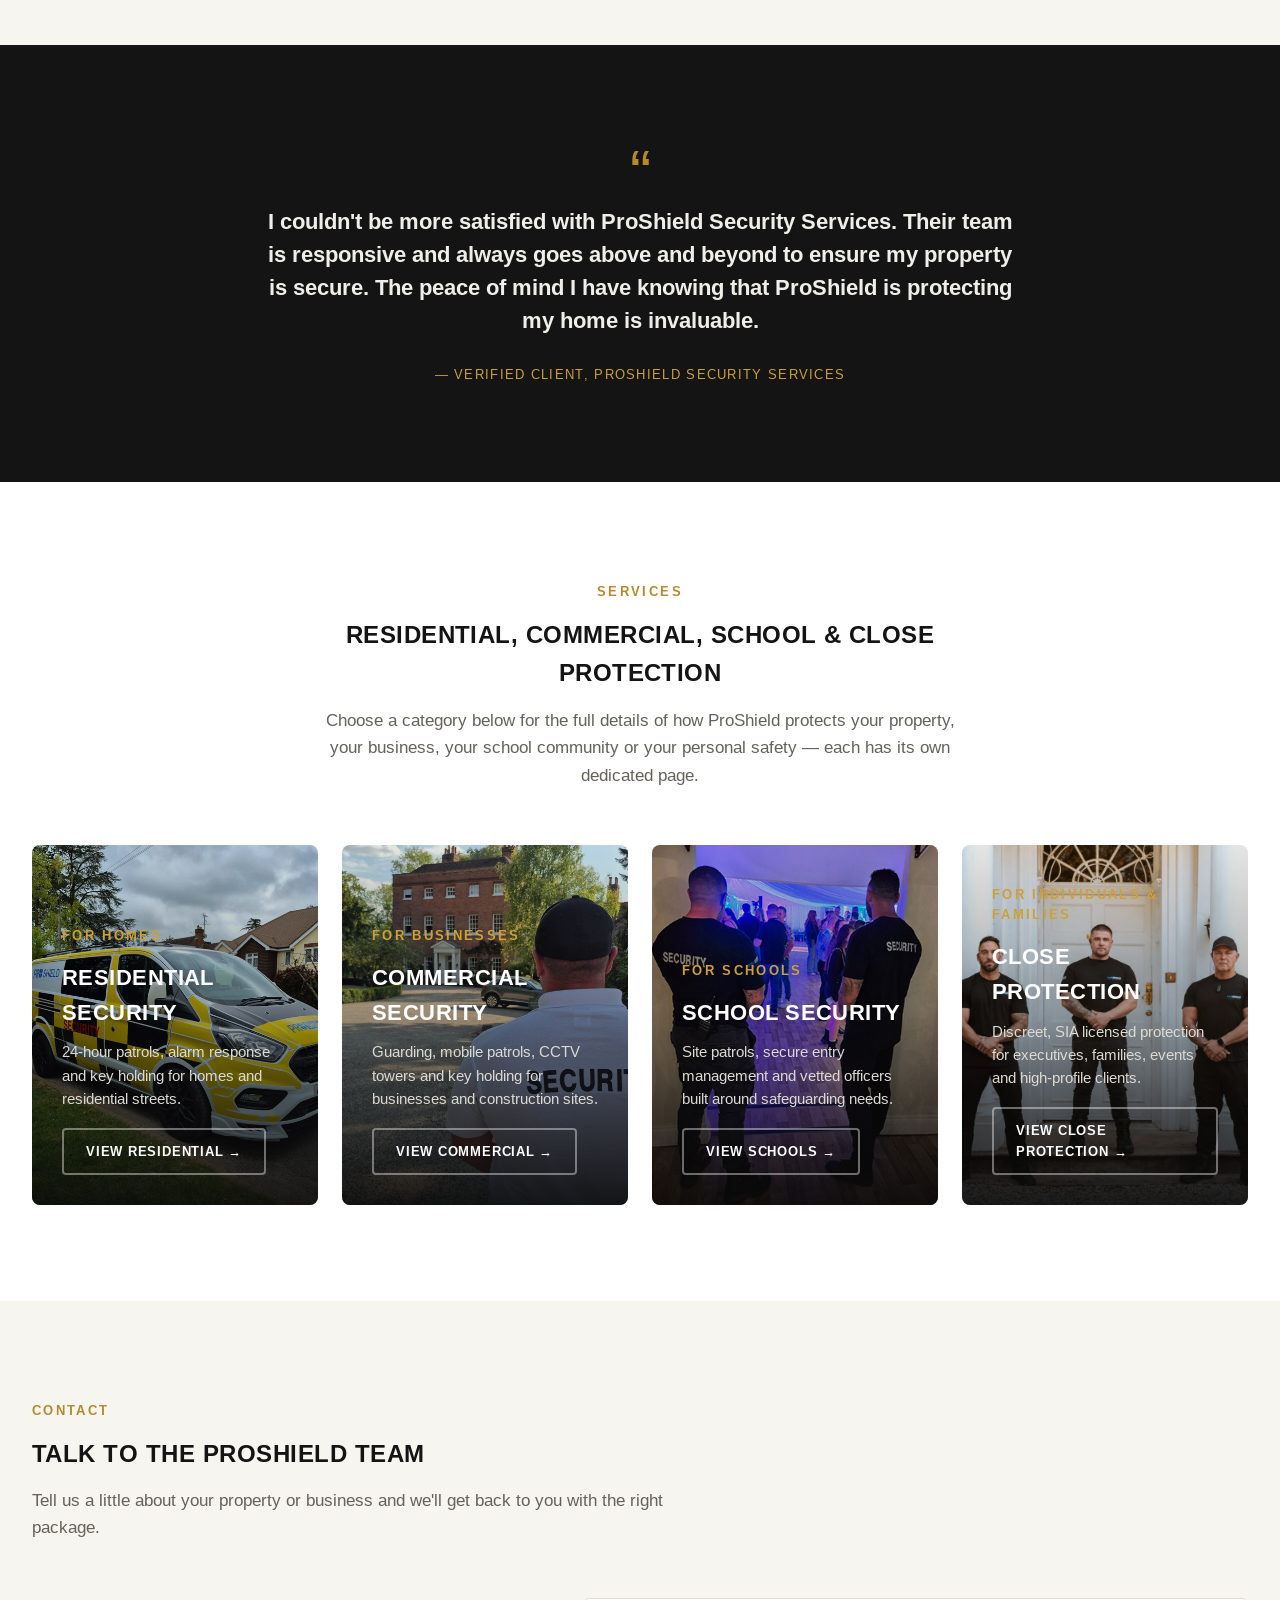
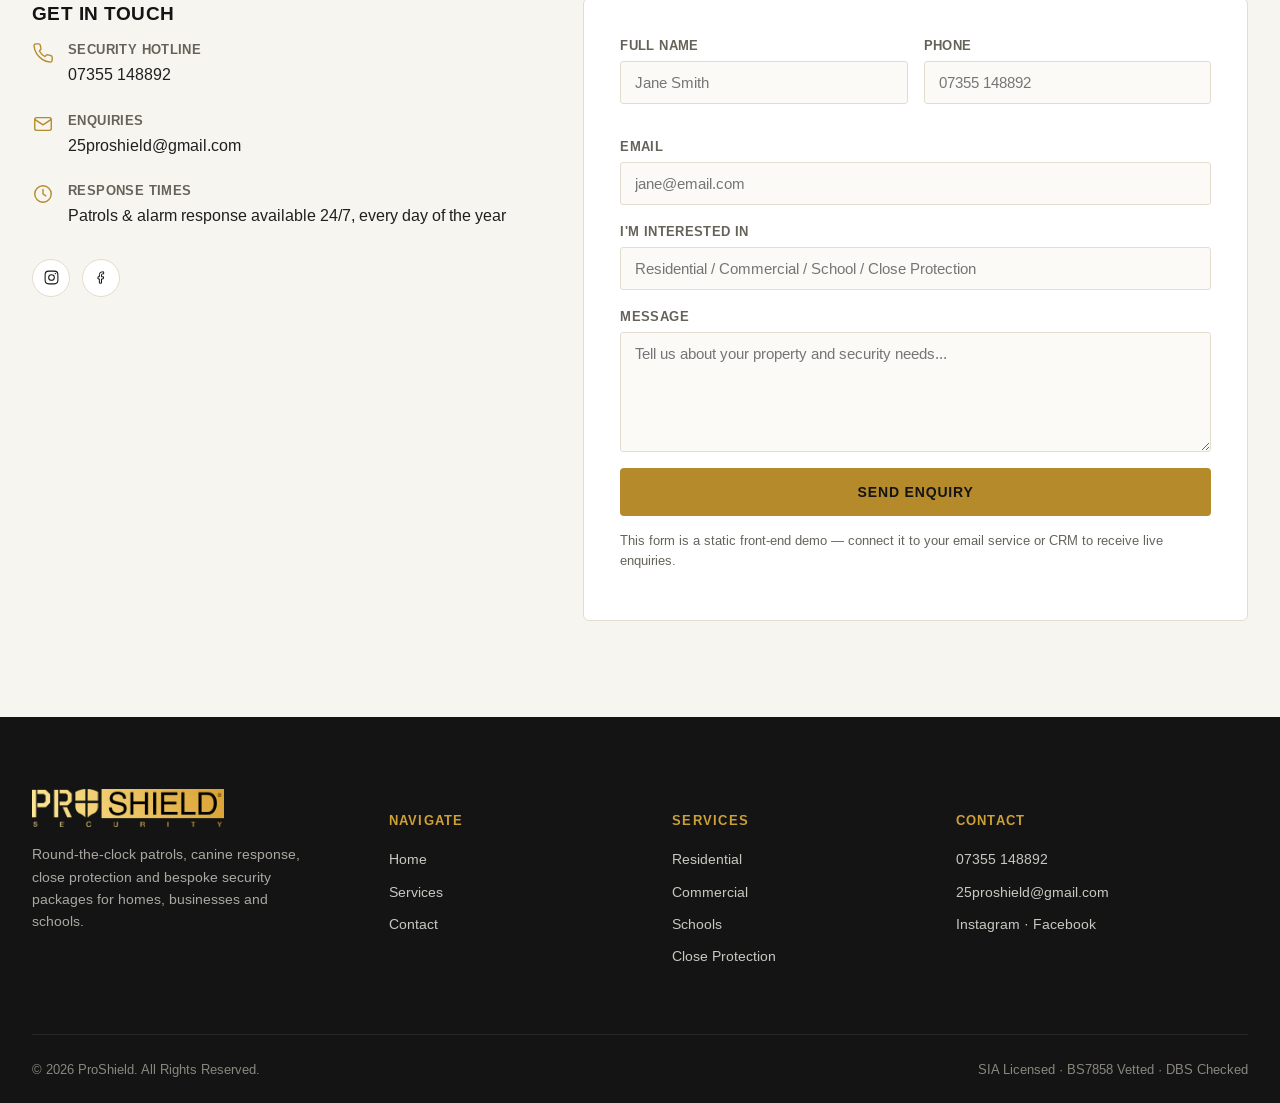
==== commit ba78972a: "Update index.html" ====
--- a/index.html
+++ b/index.html
@@ -268,11 +268,17 @@
           <div><strong>Response Times</strong><span>Patrols &amp; alarm response available 24/7, every day of the year</span></div>
         </div>
 
+        <!-- =====================================================
+             REDES SOCIALES (sección Contact) - EDITA LOS LINKS AQUÍ
+             Cambia solo el valor de href="..." de cada icono.
+             Para añadir otra red, copia una línea <a ...>...</a> y cambia el href y el icono.
+             (El footer tiene sus propios links más abajo: busca "footer-social")
+             ===================================================== -->
         <div class="social-row">
-          <a href="#" aria-label="Instagram"><svg viewBox="0 0 24 24" fill="none"><rect x="3" y="3" width="18" height="18" rx="5" stroke="currentColor" stroke-width="1.5"/><circle cx="12" cy="12" r="4" stroke="currentColor" stroke-width="1.5"/><circle cx="17.5" cy="6.5" r="1" fill="currentColor"/></svg></a>
-          <a href="#" aria-label="LinkedIn"><svg viewBox="0 0 24 24" fill="none"><rect x="3" y="3" width="18" height="18" rx="3" stroke="currentColor" stroke-width="1.5"/><path d="M7 10v7M7 7v.01M11 17v-4.5a2.5 2.5 0 015 0V17" stroke="currentColor" stroke-width="1.5" stroke-linecap="round"/></svg></a>
-          <a href="#" aria-label="Facebook"><svg viewBox="0 0 24 24" fill="none"><path d="M15 4h-2a4 4 0 00-4 4v3H7v3h2v6h3v-6h2.5l.5-3H12V8a1 1 0 011-1h2V4z" stroke="currentColor" stroke-width="1.4" stroke-linejoin="round"/></svg></a>
-          <a href="#" aria-label="Twitter / X"><svg viewBox="0 0 24 24" fill="none"><path d="M4 4l16 16M20 4L4 20" stroke="currentColor" stroke-width="1.6" stroke-linecap="round"/></svg></a>
+          <!-- INSTAGRAM -->
+          <a href="https://www.instagram.com/proshieldsecurityuk/" target="_blank" rel="noopener noreferrer" aria-label="Instagram"><svg viewBox="0 0 24 24" fill="none"><rect x="3" y="3" width="18" height="18" rx="5" stroke="currentColor" stroke-width="1.5"/><circle cx="12" cy="12" r="4" stroke="currentColor" stroke-width="1.5"/><circle cx="17.5" cy="6.5" r="1" fill="currentColor"/></svg></a>
+          <!-- FACEBOOK (provisional: reemplazar por la página real del cliente) -->
+          <a href="https://facebook.com" target="_blank" rel="noopener noreferrer" aria-label="Facebook"><svg viewBox="0 0 24 24" fill="none"><path d="M15 4h-2a4 4 0 00-4 4v3H7v3h2v6h3v-6h2.5l.5-3H12V8a1 1 0 011-1h2V4z" stroke="currentColor" stroke-width="1.4" stroke-linejoin="round"/></svg></a>
         </div>
       </div>
 
@@ -336,6 +342,7 @@
         <ul>
           <li><a href="tel:07355148892">07355 148892</a></li>
           <li><a href="mailto:25proshield@gmail.com">25proshield@gmail.com</a></li>
+          <!-- REDES SOCIALES DEL FOOTER - EDITA LOS LINKS AQUÍ -->
           <li class="footer-social">
   <a href="https://www.instagram.com/proshieldsecurityuk/" target="_blank" rel="noopener noreferrer">Instagram</a> &middot;
   <a href="https://facebook.com" target="_blank" rel="noopener noreferrer">Facebook</a>
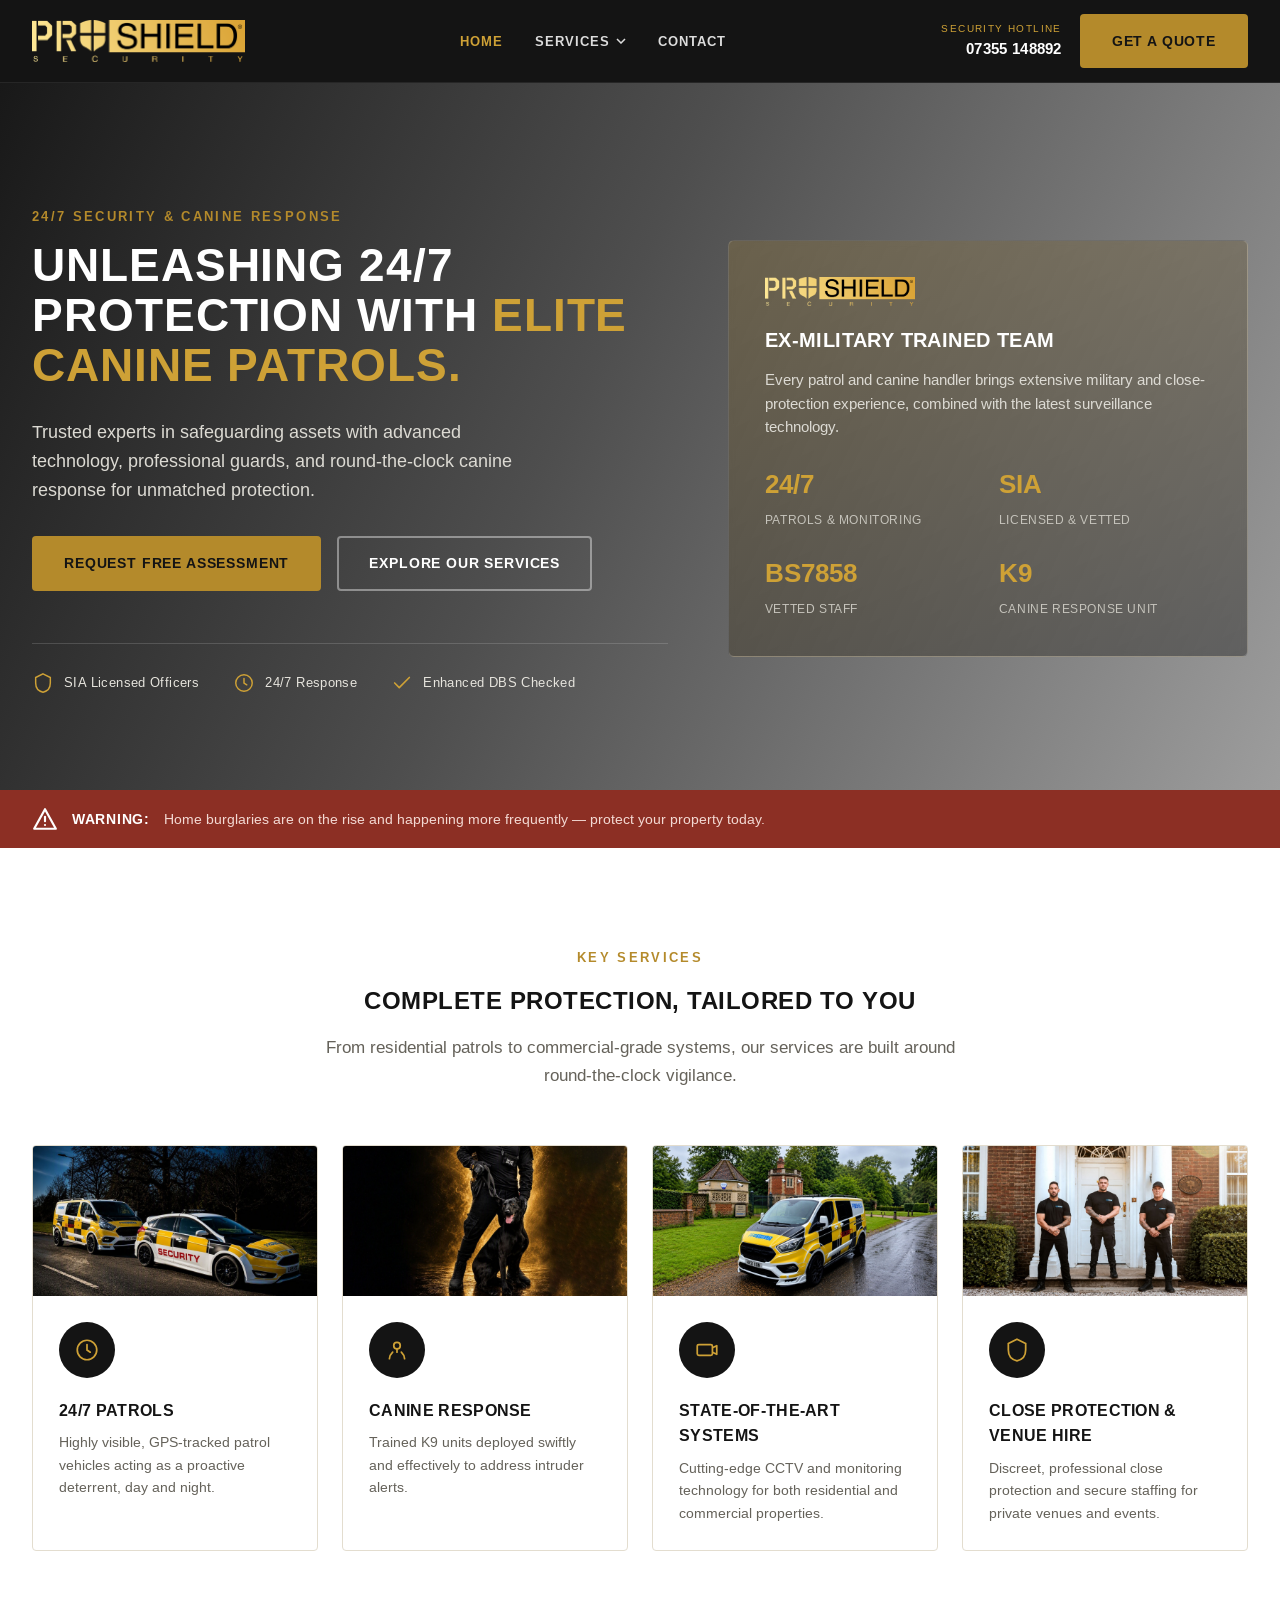
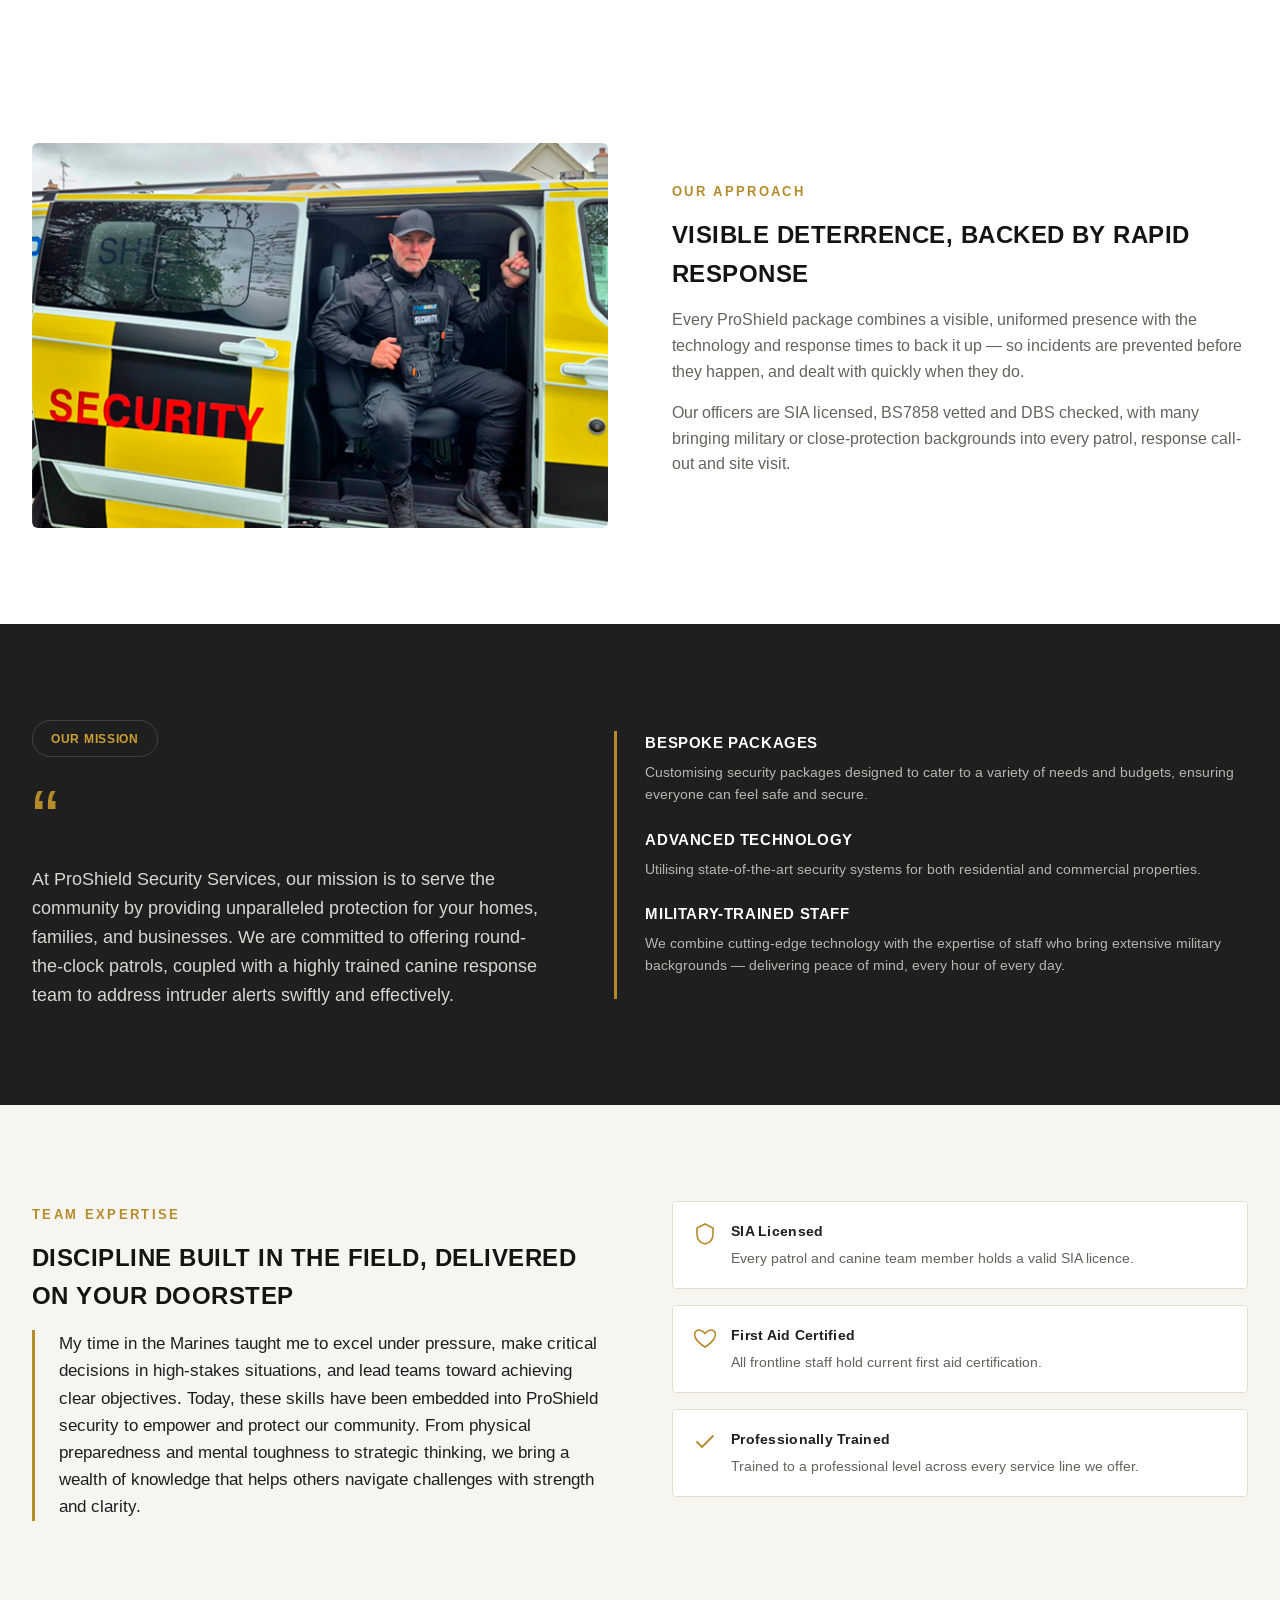
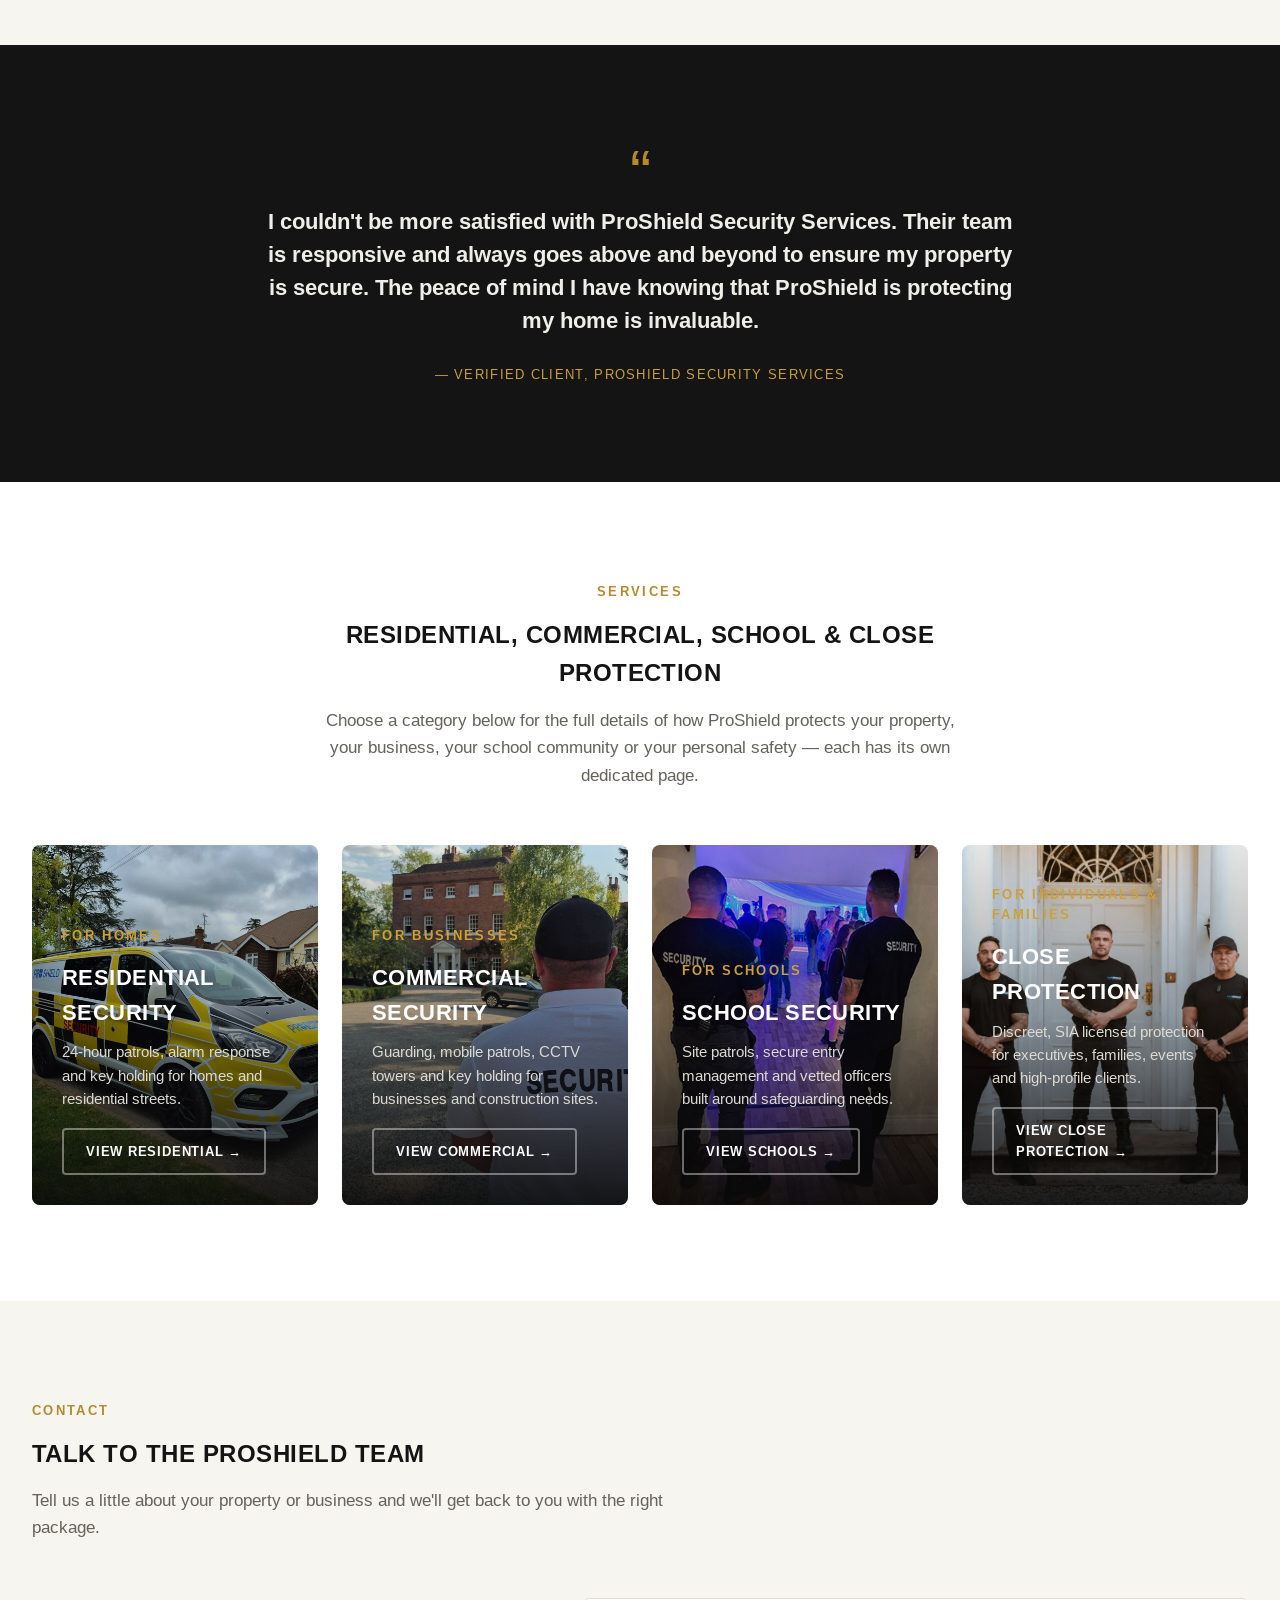
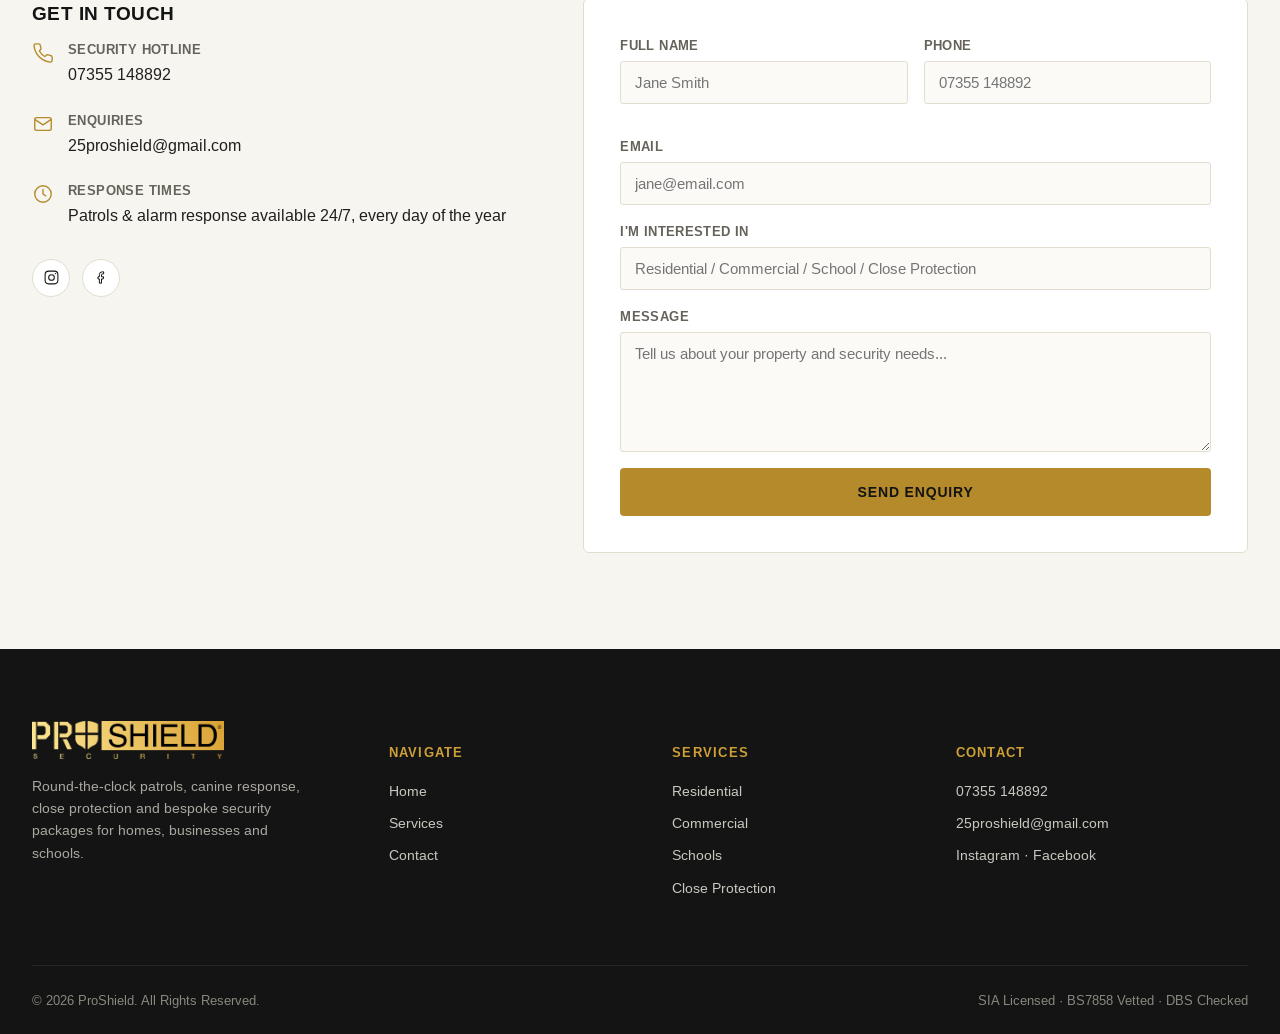
==== commit 3d51e23c: "Fix email link and configure contact form Updated the enquiries email link and added FormSubmit conf" ====
--- a/index.html
+++ b/index.html
@@ -261,7 +261,7 @@
         </div>
         <div class="contact-line">
           <svg viewBox="0 0 24 24" fill="none"><rect x="3" y="5" width="18" height="14" rx="2" stroke="currentColor" stroke-width="1.5"/><path d="M3 7l9 6 9-6" stroke="currentColor" stroke-width="1.5" stroke-linejoin="round"/></svg>
-          <div><strong>Enquiries</strong><a href="mailto: 25proshield@gmail.com"> 25proshield@gmail.com</a></div>
+          <div><strong>Enquiries</strong><a href="mailto:25proshield@gmail.com">25proshield@gmail.com</a></div>
         </div>
         <div class="contact-line">
           <svg viewBox="0 0 24 24" fill="none"><circle cx="12" cy="12" r="9" stroke="currentColor" stroke-width="1.5"/><path d="M12 7v5l3 2" stroke="currentColor" stroke-width="1.5" stroke-linecap="round"/></svg>
@@ -282,7 +282,22 @@
         </div>
       </div>
 
-      <form class="contact-form" id="contactForm">
+      <!-- =====================================================
+           FORMULARIO OPERATIVO (FormSubmit)
+           - action/method: respaldo si JS falla (envío directo)
+           - main.js debe interceptar el submit y enviar por fetch a
+             https://formsubmit.co/ajax/25proshield@gmail.com
+           - PRIMER ENVÍO: FormSubmit manda un correo de activación a
+             25proshield@gmail.com -> hay que pulsar "Activate Form".
+           ===================================================== -->
+      <form class="contact-form" id="contactForm" action="https://formsubmit.co/25proshield@gmail.com" method="POST">
+        <!-- Configuración FormSubmit (campos ocultos) -->
+        <input type="hidden" name="_subject" value="New enquiry from the ProShield website">
+        <input type="hidden" name="_template" value="table">
+        <input type="hidden" name="_captcha" value="false">
+        <!-- Honeypot anti-spam: debe quedar vacío -->
+        <input type="text" name="_honey" style="display:none" tabindex="-1" autocomplete="off">
+
         <div id="form-success">Thank you &mdash; your enquiry has been received. A member of the ProShield team will be in touch shortly.</div>
         <div class="form-row">
           <div class="field">
@@ -307,7 +322,6 @@
           <textarea id="message" name="message" required placeholder="Tell us about your property and security needs..."></textarea>
         </div>
         <button type="submit" class="btn btn-primary" style="width:100%;justify-content:center;">Send Enquiry</button>
-        <p class="form-note">This form is a static front-end demo &mdash; connect it to your email service or CRM to receive live enquiries.</p>
       </form>
     </div>
   </div>
